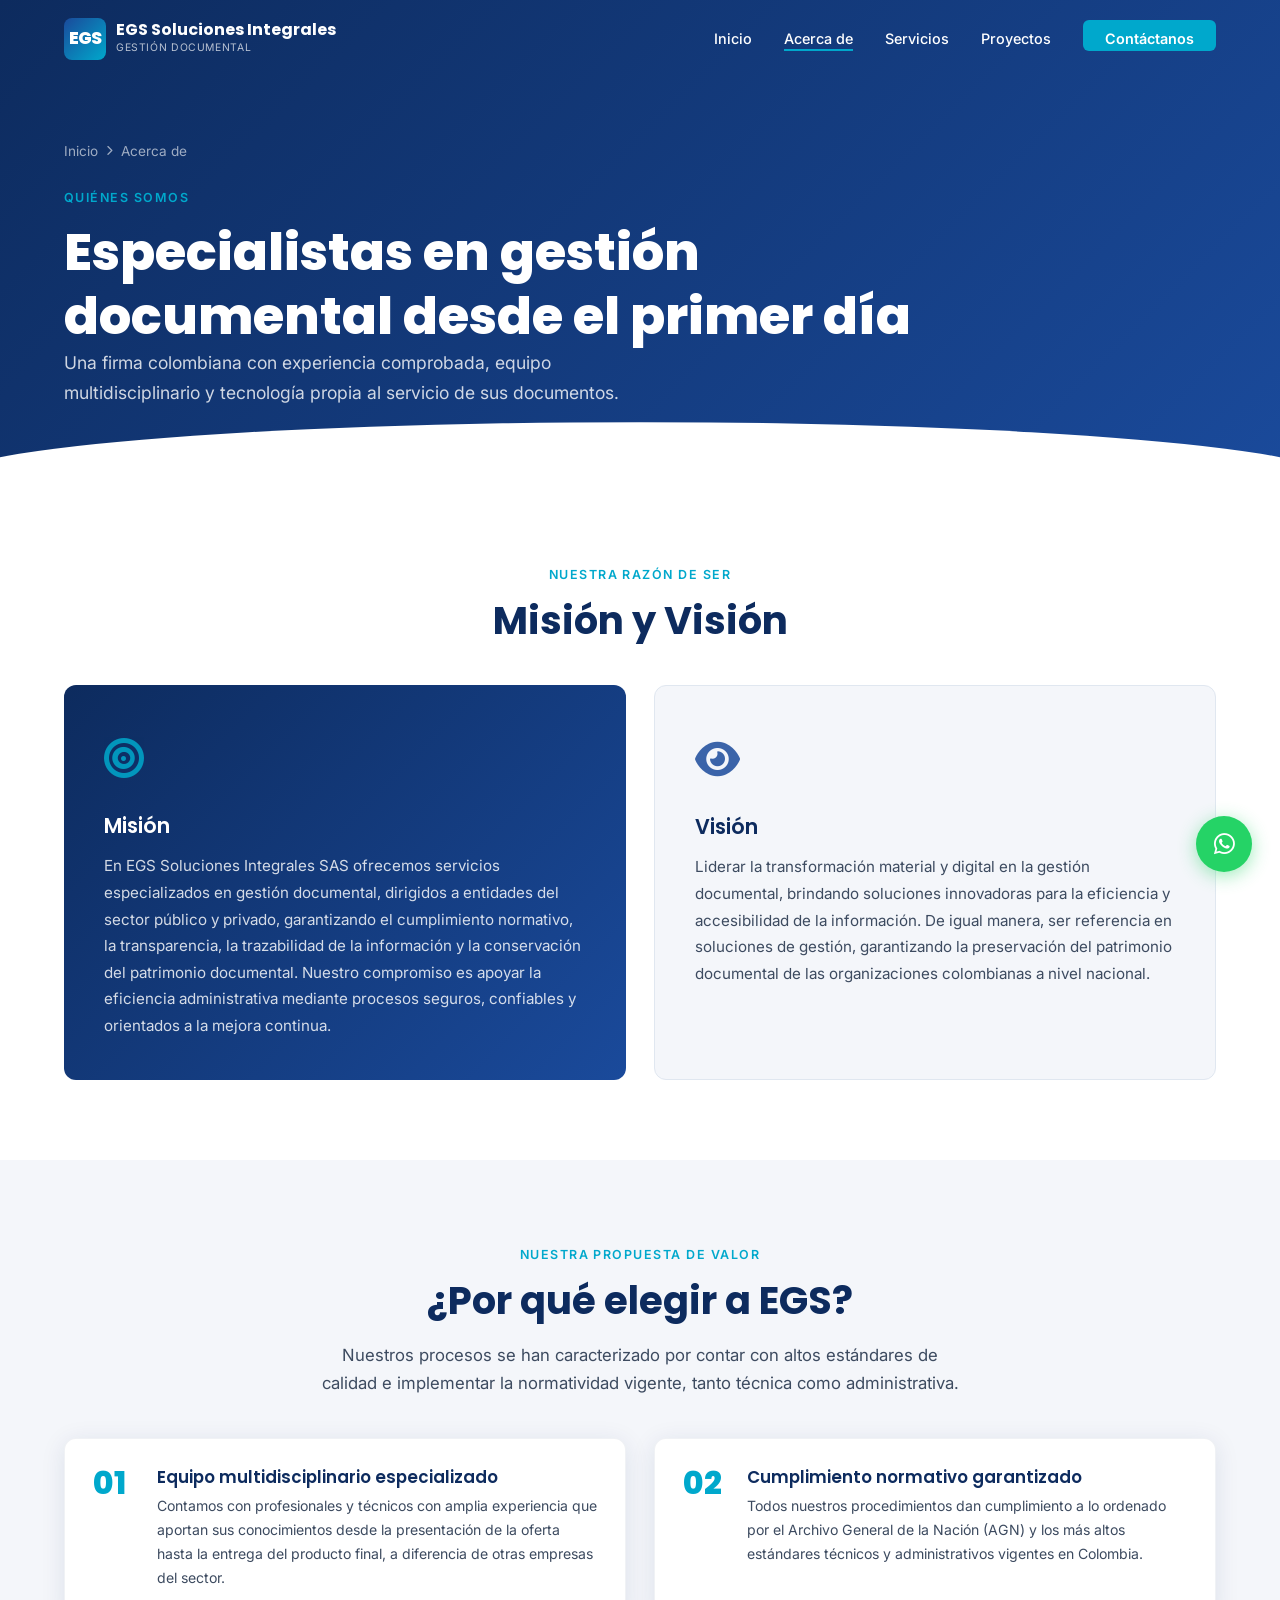
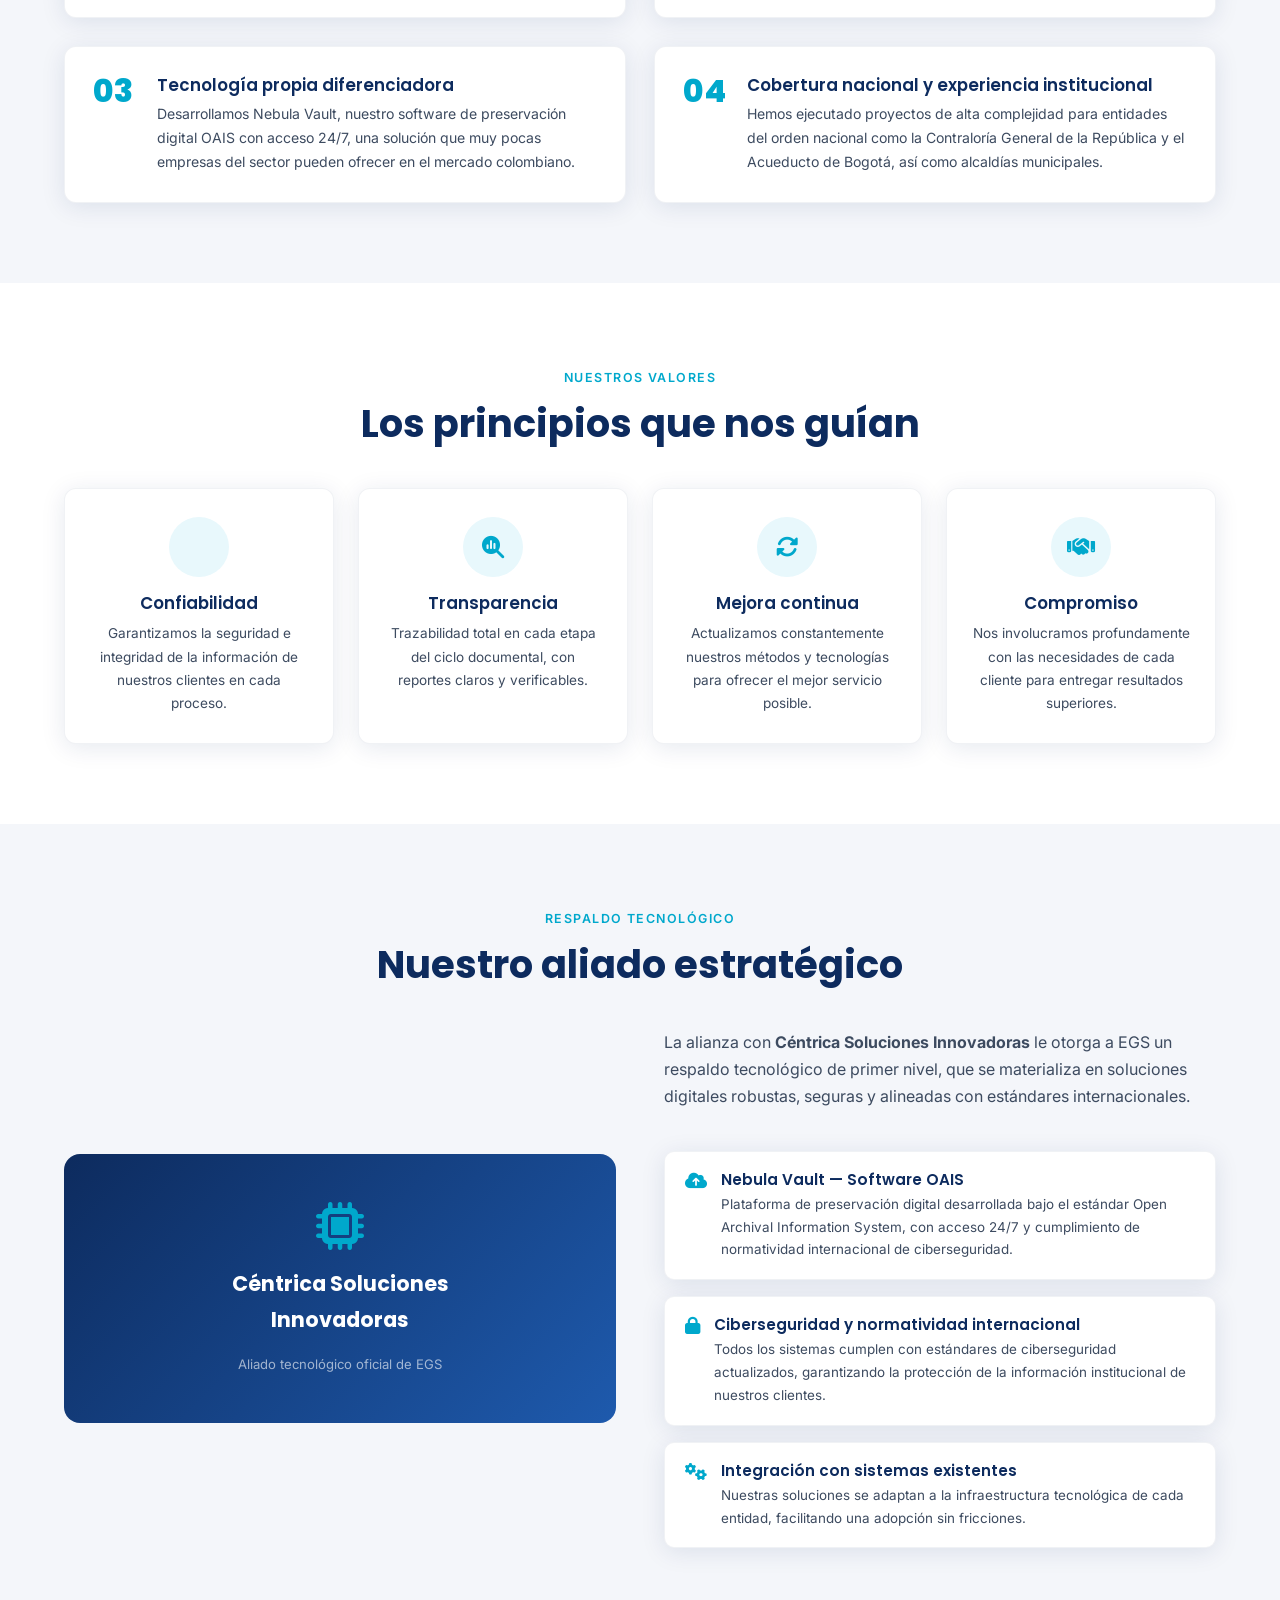
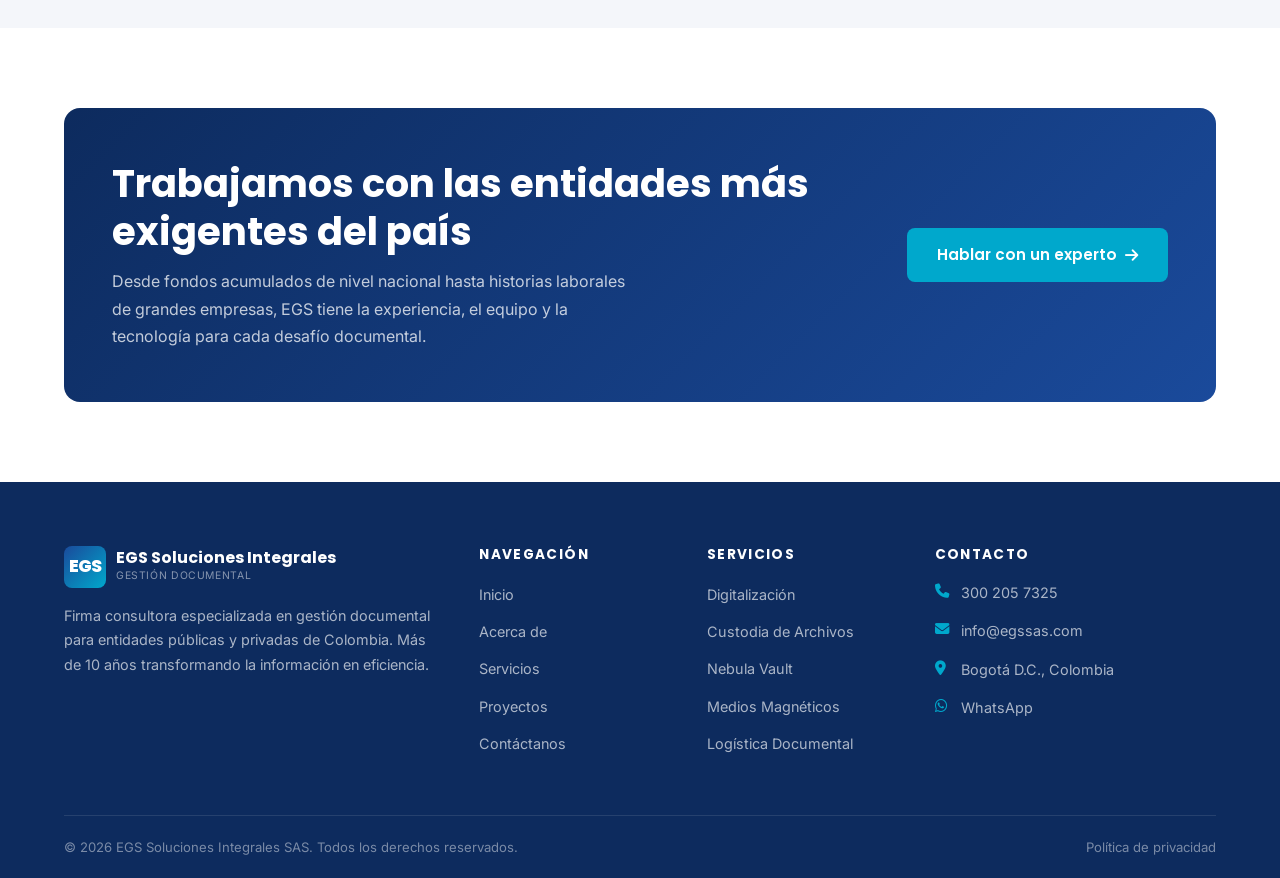
==== acerca-de.html @ 0e071ff6 "Cambio de nombres por capital" ====
<!DOCTYPE html>
<html lang="es">
<head>
  <meta charset="UTF-8">
  <meta name="viewport" content="width=device-width, initial-scale=1.0">
  <title>Quiénes Somos | EGS Soluciones Integrales en Gestión Documental</title>
  <meta name="description" content="Somos una firma colombiana especializada en gestión documental. Conozca nuestra misión, visión y el equipo que transforma la información en eficiencia.">
  <link rel="stylesheet" href="https://cdnjs.cloudflare.com/ajax/libs/font-awesome/6.5.0/css/all.min.css">
  <link rel="stylesheet" href="css/style.css">
  <style>
    /* MISIÓN / VISIÓN */
    .mv-grid {
      display: grid;
      grid-template-columns: 1fr 1fr;
      gap: 28px;
    }
    .mv-card {
      border-radius: var(--radio-card);
      padding: 40px;
      position: relative;
      overflow: hidden;
    }
    .mv-card-mision {
      background: linear-gradient(135deg, var(--azul-profundo), var(--azul-medio));
      color: var(--blanco);
    }
    .mv-card-vision {
      background: var(--gris-claro);
      border: 1px solid #E0E7F0;
    }
    .mv-card-icon {
      font-size: 2.5rem;
      margin-bottom: 20px;
      opacity: 0.85;
    }
    .mv-card-mision .mv-card-icon { color: var(--cyan-acento); }
    .mv-card-vision  .mv-card-icon { color: var(--azul-medio); }
    .mv-card h3 { margin-bottom: 14px; font-size: 1.3rem; }
    .mv-card-mision h3 { color: var(--blanco); }
    .mv-card-vision  h3 { color: var(--azul-profundo); }
    .mv-card p { font-size: 0.95rem; line-height: 1.75; }
    .mv-card-mision p { color: rgba(255,255,255,0.82); }

    /* POR QUÉ ELEGIRNOS */
    .why-item {
      display: flex;
      gap: 20px;
      align-items: flex-start;
      padding: 28px;
      background: var(--blanco);
      border-radius: var(--radio-card);
      box-shadow: var(--sombra-card);
      transition: var(--transicion);
      border: 1px solid rgba(13,43,94,0.06);
    }
    .why-item:hover { transform: translateY(-3px); box-shadow: var(--sombra-hover); }
    .why-num {
      font-family: 'Poppins', sans-serif;
      font-size: 2rem;
      font-weight: 800;
      color: var(--cyan-acento);
      line-height: 1;
      flex-shrink: 0;
      min-width: 44px;
    }
    .why-item h4 { color: var(--azul-profundo); margin-bottom: 6px; }
    .why-item p  { font-size: 0.88rem; color: var(--gris-oscuro); margin: 0; }

    /* VALORES */
    .value-card {
      background: var(--blanco);
      border-radius: var(--radio-card);
      padding: 28px 24px;
      text-align: center;
      box-shadow: var(--sombra-card);
      border: 1px solid rgba(13,43,94,0.06);
      transition: var(--transicion);
    }
    .value-card:hover { transform: translateY(-4px); box-shadow: var(--sombra-hover); }
    .value-icon {
      width: 60px; height: 60px;
      background: var(--cyan-claro);
      border-radius: 50%;
      display: flex;
      align-items: center;
      justify-content: center;
      font-size: 1.4rem;
      color: var(--cyan-acento);
      margin: 0 auto 16px;
    }
    .value-card h4 { color: var(--azul-profundo); margin-bottom: 8px; }
    .value-card p  { font-size: 0.85rem; color: var(--gris-oscuro); margin: 0; }

    /* ALIADO TECNOLÓGICO */
    .aliado-block {
      display: grid;
      grid-template-columns: 1fr 1fr;
      gap: 48px;
      align-items: center;
    }
    .aliado-logo-box {
      background: linear-gradient(135deg, var(--azul-profundo), #1e5aad);
      border-radius: 16px;
      padding: 48px 40px;
      display: flex;
      flex-direction: column;
      align-items: center;
      justify-content: center;
      text-align: center;
      gap: 16px;
    }
    .aliado-logo-box i { font-size: 3rem; color: var(--cyan-acento); }
    .aliado-logo-box .aliado-name {
      font-family: 'Poppins', sans-serif;
      font-weight: 700;
      font-size: 1.3rem;
      color: var(--blanco);
    }
    .aliado-logo-box .aliado-sub { font-size: 0.82rem; color: rgba(255,255,255,0.6); }
    .aliado-features { display: flex; flex-direction: column; gap: 16px; }
    .aliado-feature {
      display: flex;
      align-items: flex-start;
      gap: 14px;
      padding: 18px 20px;
      background: var(--blanco);
      border-radius: 10px;
      box-shadow: var(--sombra-card);
      border: 1px solid rgba(13,43,94,0.06);
    }
    .aliado-feature i { color: var(--cyan-acento); font-size: 1.1rem; margin-top: 2px; flex-shrink: 0; }
    .aliado-feature h4 { color: var(--azul-profundo); margin-bottom: 4px; font-size: 0.95rem; }
    .aliado-feature p  { font-size: 0.84rem; color: var(--gris-oscuro); margin: 0; }

    /* EQUIPO BANNER */
    .team-banner {
      background: linear-gradient(135deg, var(--azul-profundo) 0%, var(--azul-medio) 100%);
      border-radius: 16px;
      padding: 52px 48px;
      display: grid;
      grid-template-columns: 1fr auto;
      gap: 32px;
      align-items: center;
    }
    .team-banner h2 { color: var(--blanco); margin-bottom: 12px; }
    .team-banner p  { color: rgba(255,255,255,0.75); max-width: 520px; }

    @media (max-width: 768px) {
      .mv-grid       { grid-template-columns: 1fr; }
      .aliado-block  { grid-template-columns: 1fr; }
      .team-banner   { grid-template-columns: 1fr; }
    }
  </style>
</head>
<body>

  <!-- ======== HEADER ======== -->
  <header id="header">
    <div class="container">
      <a href="index.html" class="logo">
        <div class="logo-icon">EGS</div>
        <div class="logo-text">
          <span class="logo-name">EGS Soluciones Integrales</span>
          <span class="logo-sub">Gestión Documental</span>
        </div>
      </a>
      <nav>
        <ul class="nav-menu">
          <li><a href="index.html">Inicio</a></li>
          <li><a href="acerca-de.html">Acerca de</a></li>
          <li><a href="servicios.html">Servicios</a></li>
          <li><a href="proyectos.html">Proyectos</a></li>
          <li><a href="contacto.html" class="nav-cta">Contáctanos</a></li>
        </ul>
      </nav>
      <button class="menu-toggle" aria-label="Abrir menú">
        <span></span><span></span><span></span>
      </button>
    </div>
  </header>

  <main>

    <!-- ======== HERO ======== -->
    <section class="page-hero">
      <div class="container">
        <nav class="breadcrumb" aria-label="Ruta">
          <a href="index.html">Inicio</a>
          <i class="fas fa-chevron-right"></i>
          <span>Acerca de</span>
        </nav>
        <span class="section-label">Quiénes somos</span>
        <h1>Especialistas en gestión<br>documental desde el primer día</h1>
        <p>Una firma colombiana con experiencia comprobada, equipo multidisciplinario y tecnología propia al servicio de sus documentos.</p>
      </div>
    </section>

    <!-- ======== MISIÓN Y VISIÓN ======== -->
    <section>
      <div class="container">
        <div class="text-center mb-40">
          <span class="section-label">Nuestra razón de ser</span>
          <h2 class="section-title">Misión y Visión</h2>
        </div>
        <div class="mv-grid">
          <div class="mv-card mv-card-mision reveal">
            <div class="mv-card-icon"><i class="fas fa-bullseye"></i></div>
            <h3>Misión</h3>
            <p>En EGS Soluciones Integrales SAS ofrecemos servicios especializados en gestión documental, dirigidos a entidades del sector público y privado, garantizando el cumplimiento normativo, la transparencia, la trazabilidad de la información y la conservación del patrimonio documental. Nuestro compromiso es apoyar la eficiencia administrativa mediante procesos seguros, confiables y orientados a la mejora continua.</p>
          </div>
          <div class="mv-card mv-card-vision reveal reveal-delay-1">
            <div class="mv-card-icon"><i class="fas fa-eye"></i></div>
            <h3>Visión</h3>
            <p>Liderar la transformación material y digital en la gestión documental, brindando soluciones innovadoras para la eficiencia y accesibilidad de la información. De igual manera, ser referencia en soluciones de gestión, garantizando la preservación del patrimonio documental de las organizaciones colombianas a nivel nacional.</p>
          </div>
        </div>
      </div>
    </section>

    <!-- ======== POR QUÉ ELEGIRNOS ======== -->
    <section class="bg-gris">
      <div class="container">
        <div class="text-center mb-40">
          <span class="section-label">Nuestra propuesta de valor</span>
          <h2 class="section-title">¿Por qué elegir a EGS?</h2>
          <p class="section-intro" style="margin:0 auto;">Nuestros procesos se han caracterizado por contar con altos estándares de calidad e implementar la normatividad vigente, tanto técnica como administrativa.</p>
        </div>
        <div class="grid-2">
          <div class="why-item reveal">
            <div class="why-num">01</div>
            <div>
              <h4>Equipo multidisciplinario especializado</h4>
              <p>Contamos con profesionales y técnicos con amplia experiencia que aportan sus conocimientos desde la presentación de la oferta hasta la entrega del producto final, a diferencia de otras empresas del sector.</p>
            </div>
          </div>
          <div class="why-item reveal reveal-delay-1">
            <div class="why-num">02</div>
            <div>
              <h4>Cumplimiento normativo garantizado</h4>
              <p>Todos nuestros procedimientos dan cumplimiento a lo ordenado por el Archivo General de la Nación (AGN) y los más altos estándares técnicos y administrativos vigentes en Colombia.</p>
            </div>
          </div>
          <div class="why-item reveal reveal-delay-2">
            <div class="why-num">03</div>
            <div>
              <h4>Tecnología propia diferenciadora</h4>
              <p>Desarrollamos Nebula Vault, nuestro software de preservación digital OAIS con acceso 24/7, una solución que muy pocas empresas del sector pueden ofrecer en el mercado colombiano.</p>
            </div>
          </div>
          <div class="why-item reveal reveal-delay-3">
            <div class="why-num">04</div>
            <div>
              <h4>Cobertura nacional y experiencia institucional</h4>
              <p>Hemos ejecutado proyectos de alta complejidad para entidades del orden nacional como la Contraloría General de la República y el Acueducto de Bogotá, así como alcaldías municipales.</p>
            </div>
          </div>
        </div>
      </div>
    </section>

    <!-- ======== VALORES ======== -->
    <section>
      <div class="container">
        <div class="text-center mb-40">
          <span class="section-label">Nuestros valores</span>
          <h2 class="section-title">Los principios que nos guían</h2>
        </div>
        <div class="grid-4">
          <div class="value-card reveal">
            <div class="value-icon"><i class="fas fa-shield-check"></i></div>
            <h4>Confiabilidad</h4>
            <p>Garantizamos la seguridad e integridad de la información de nuestros clientes en cada proceso.</p>
          </div>
          <div class="value-card reveal reveal-delay-1">
            <div class="value-icon"><i class="fas fa-magnifying-glass-chart"></i></div>
            <h4>Transparencia</h4>
            <p>Trazabilidad total en cada etapa del ciclo documental, con reportes claros y verificables.</p>
          </div>
          <div class="value-card reveal reveal-delay-2">
            <div class="value-icon"><i class="fas fa-rotate"></i></div>
            <h4>Mejora continua</h4>
            <p>Actualizamos constantemente nuestros métodos y tecnologías para ofrecer el mejor servicio posible.</p>
          </div>
          <div class="value-card reveal reveal-delay-3">
            <div class="value-icon"><i class="fas fa-handshake"></i></div>
            <h4>Compromiso</h4>
            <p>Nos involucramos profundamente con las necesidades de cada cliente para entregar resultados superiores.</p>
          </div>
        </div>
      </div>
    </section>

    <!-- ======== ALIADO TECNOLÓGICO ======== -->
    <section class="bg-gris">
      <div class="container">
        <div class="text-center mb-40">
          <span class="section-label">Respaldo tecnológico</span>
          <h2 class="section-title">Nuestro aliado estratégico</h2>
        </div>
        <div class="aliado-block">
          <div class="aliado-logo-box reveal">
            <i class="fas fa-microchip"></i>
            <div class="aliado-name">Céntrica Soluciones<br>Innovadoras</div>
            <div class="aliado-sub">Aliado tecnológico oficial de EGS</div>
          </div>
          <div class="aliado-features reveal reveal-delay-1">
            <p style="margin-bottom:24px;font-size:1rem;">La alianza con <strong>Céntrica Soluciones Innovadoras</strong> le otorga a EGS un respaldo tecnológico de primer nivel, que se materializa en soluciones digitales robustas, seguras y alineadas con estándares internacionales.</p>
            <div class="aliado-feature">
              <i class="fas fa-cloud-arrow-up"></i>
              <div>
                <h4>Nebula Vault — Software OAIS</h4>
                <p>Plataforma de preservación digital desarrollada bajo el estándar Open Archival Information System, con acceso 24/7 y cumplimiento de normatividad internacional de ciberseguridad.</p>
              </div>
            </div>
            <div class="aliado-feature">
              <i class="fas fa-lock"></i>
              <div>
                <h4>Ciberseguridad y normatividad internacional</h4>
                <p>Todos los sistemas cumplen con estándares de ciberseguridad actualizados, garantizando la protección de la información institucional de nuestros clientes.</p>
              </div>
            </div>
            <div class="aliado-feature">
              <i class="fas fa-gears"></i>
              <div>
                <h4>Integración con sistemas existentes</h4>
                <p>Nuestras soluciones se adaptan a la infraestructura tecnológica de cada entidad, facilitando una adopción sin fricciones.</p>
              </div>
            </div>
          </div>
        </div>
      </div>
    </section>

    <!-- ======== EQUIPO / CTA ======== -->
    <section>
      <div class="container">
        <div class="team-banner reveal">
          <div>
            <h2>Trabajamos con las entidades más exigentes del país</h2>
            <p>Desde fondos acumulados de nivel nacional hasta historias laborales de grandes empresas, EGS tiene la experiencia, el equipo y la tecnología para cada desafío documental.</p>
          </div>
          <div>
            <a href="contacto.html" class="btn btn-primary" style="white-space:nowrap;">
              Hablar con un experto <i class="fas fa-arrow-right"></i>
            </a>
          </div>
        </div>
      </div>
    </section>

  </main>

  <!-- ======== FOOTER ======== -->
  <footer>
    <div class="container">
      <div class="footer-grid">
        <div class="footer-brand">
          <a href="index.html" class="logo">
            <div class="logo-icon">EGS</div>
            <div class="logo-text">
              <span class="logo-name">EGS Soluciones Integrales</span>
              <span class="logo-sub">Gestión Documental</span>
            </div>
          </a>
          <p>Firma consultora especializada en gestión documental para entidades públicas y privadas de Colombia. Más de 10 años transformando la información en eficiencia.</p>
        </div>
        <div class="footer-col">
          <h5>Navegación</h5>
          <ul>
            <li><a href="index.html">Inicio</a></li>
            <li><a href="acerca-de.html">Acerca de</a></li>
            <li><a href="servicios.html">Servicios</a></li>
            <li><a href="proyectos.html">Proyectos</a></li>
            <li><a href="contacto.html">Contáctanos</a></li>
          </ul>
        </div>
        <div class="footer-col">
          <h5>Servicios</h5>
          <ul>
            <li><a href="servicios.html#digitalizacion">Digitalización</a></li>
            <li><a href="servicios.html#custodia">Custodia de Archivos</a></li>
            <li><a href="servicios.html#nebula">Nebula Vault</a></li>
            <li><a href="servicios.html#medios">Medios Magnéticos</a></li>
            <li><a href="servicios.html#logistica">Logística Documental</a></li>
          </ul>
        </div>
        <div class="footer-col">
          <h5>Contacto</h5>
          <div class="footer-contact-item">
            <i class="fas fa-phone"></i>
            <a href="tel:+573002057325">300 205 7325</a>
          </div>
          <div class="footer-contact-item">
            <i class="fas fa-envelope"></i>
            <a href="mailto:info@egssas.com">info@egssas.com</a>
          </div>
          <div class="footer-contact-item">
            <i class="fas fa-location-dot"></i>
            <span>Bogotá D.C., Colombia</span>
          </div>
          <div class="footer-contact-item">
            <i class="fab fa-whatsapp"></i>
            <a href="https://wa.me/573002057325" target="_blank" rel="noopener">WhatsApp</a>
          </div>
        </div>
      </div>
      <div class="footer-bottom">
        <span>&copy; 2026 EGS Soluciones Integrales SAS. Todos los derechos reservados.</span>
        <a href="#">Política de privacidad</a>
      </div>
    </div>
  </footer>

  <a href="https://wa.me/573002057325" class="whatsapp-float" target="_blank" rel="noopener" aria-label="Chatear por WhatsApp">
    <i class="fab fa-whatsapp"></i>
    <span class="wa-tooltip">¿Quieres chatear con nosotros?</span>
  </a>

  <script src="js/script.js"></script>
</body>
</html>
---- css/style.css ----
/* ===================================================
   EGS SOLUCIONES INTEGRALES - ESTILOS GLOBALES
   Paleta: Azul corporativo profundo + Cyan acento + Grises
   Tipografía: Inter (cuerpo) + Poppins (títulos)
=================================================== */

/* --- IMPORTACIONES --- */
@import url('https://fonts.googleapis.com/css2?family=Poppins:wght@400;600;700;800&family=Inter:wght@400;500;600&display=swap');

/* --- VARIABLES CSS --- */
:root {
  --azul-profundo:   #0D2B5E;
  --azul-medio:      #1A4A9B;
  --cyan-acento:     #00A8CC;
  --cyan-claro:      #E8F8FC;
  --blanco:          #FFFFFF;
  --gris-claro:      #F4F6FA;
  --gris-medio:      #8C9AB0;
  --gris-oscuro:     #3D4B60;
  --texto-principal: #1C2A3A;
  --sombra-card:     0 4px 24px rgba(13,43,94,0.10);
  --sombra-hover:    0 8px 36px rgba(13,43,94,0.18);
  --radio-card:      12px;
  --transicion:      all 0.3s ease;
}

/* --- RESET Y BASE --- */
*, *::before, *::after { box-sizing: border-box; margin: 0; padding: 0; }

html { scroll-behavior: smooth; font-size: 16px; }

body {
  font-family: 'Inter', sans-serif;
  color: var(--texto-principal);
  background: var(--blanco);
  line-height: 1.7;
  overflow-x: hidden;
}

img { max-width: 100%; height: auto; display: block; }
a  { text-decoration: none; color: inherit; }
ul { list-style: none; }

/* --- TIPOGRAFÍA --- */
h1, h2, h3, h4, h5 {
  font-family: 'Poppins', sans-serif;
  line-height: 1.25;
  color: var(--azul-profundo);
}
h1 { font-size: clamp(2rem, 5vw, 3.2rem); font-weight: 800; }
h2 { font-size: clamp(1.6rem, 3.5vw, 2.4rem); font-weight: 700; }
h3 { font-size: clamp(1.1rem, 2.5vw, 1.4rem); font-weight: 600; }
h4 { font-size: 1.05rem; font-weight: 600; }
p  { font-size: 1rem; color: var(--gris-oscuro); }

/* --- CONTENEDOR --- */
.container {
  width: 90%;
  max-width: 1180px;
  margin: 0 auto;
}

/* --- SECCIONES --- */
section { padding: 80px 0; }
.section-label {
  display: inline-block;
  font-size: 0.78rem;
  font-weight: 600;
  letter-spacing: 0.12em;
  text-transform: uppercase;
  color: var(--cyan-acento);
  margin-bottom: 12px;
}
.section-title {
  margin-bottom: 16px;
}
.section-intro {
  max-width: 640px;
  margin-bottom: 48px;
  font-size: 1.05rem;
}

/* ===================================================
   HEADER / NAVEGACIÓN
=================================================== */
#header {
  position: fixed;
  top: 0; left: 0; right: 0;
  z-index: 1000;
  padding: 18px 0;
  transition: var(--transicion);
}
#header.scrolled {
  background: var(--blanco);
  box-shadow: 0 2px 18px rgba(13,43,94,0.12);
  padding: 12px 0;
}
#header .container {
  display: flex;
  align-items: center;
  justify-content: space-between;
}

/* Logo */
.logo {
  display: flex;
  align-items: center;
  gap: 10px;
}
.logo-icon {
  width: 42px;
  height: 42px;
  background: linear-gradient(135deg, var(--azul-medio), var(--cyan-acento));
  border-radius: 8px;
  display: flex;
  align-items: center;
  justify-content: center;
  font-family: 'Poppins', sans-serif;
  font-weight: 800;
  font-size: 1.1rem;
  color: var(--blanco);
  letter-spacing: -1px;
  flex-shrink: 0;
}
.logo-text {
  display: flex;
  flex-direction: column;
}
.logo-text .logo-name {
  font-family: 'Poppins', sans-serif;
  font-weight: 700;
  font-size: 1rem;
  color: var(--azul-profundo);
  line-height: 1.1;
}
#header.scrolled .logo-text .logo-name { color: var(--azul-profundo); }
#header:not(.scrolled) .logo-text .logo-name { color: var(--blanco); }
.logo-text .logo-sub {
  font-size: 0.65rem;
  color: var(--gris-medio);
  letter-spacing: 0.06em;
  text-transform: uppercase;
}
#header:not(.scrolled) .logo-text .logo-sub { color: rgba(255,255,255,0.7); }

/* Navegación */
.nav-menu {
  display: flex;
  align-items: center;
  gap: 32px;
}
.nav-menu a {
  font-size: 0.9rem;
  font-weight: 500;
  color: var(--blanco);
  position: relative;
  padding-bottom: 4px;
  transition: var(--transicion);
}
#header.scrolled .nav-menu a { color: var(--gris-oscuro); }
.nav-menu a::after {
  content: '';
  position: absolute;
  bottom: 0; left: 0;
  width: 0; height: 2px;
  background: var(--cyan-acento);
  transition: width 0.3s ease;
}
.nav-menu a:hover::after,
.nav-menu a.active::after { width: 100%; }
.nav-menu a:hover { color: var(--cyan-acento); }
#header.scrolled .nav-menu a:hover { color: var(--cyan-acento); }

.nav-cta {
  background: var(--cyan-acento) !important;
  color: var(--blanco) !important;
  padding: 10px 22px;
  border-radius: 6px;
  font-weight: 600 !important;
  transition: var(--transicion) !important;
}
.nav-cta:hover { background: var(--azul-medio) !important; transform: translateY(-1px); }
.nav-cta::after { display: none !important; }

/* Hamburguesa */
.menu-toggle {
  display: none;
  flex-direction: column;
  gap: 5px;
  cursor: pointer;
  background: none;
  border: none;
  padding: 4px;
}
.menu-toggle span {
  display: block;
  width: 26px;
  height: 2px;
  background: var(--blanco);
  border-radius: 2px;
  transition: var(--transicion);
}
#header.scrolled .menu-toggle span { background: var(--azul-profundo); }
.menu-toggle.open span:nth-child(1) { transform: translateY(7px) rotate(45deg); }
.menu-toggle.open span:nth-child(2) { opacity: 0; }
.menu-toggle.open span:nth-child(3) { transform: translateY(-7px) rotate(-45deg); }

/* ===================================================
   BOTONES
=================================================== */
.btn {
  display: inline-flex;
  align-items: center;
  gap: 8px;
  padding: 14px 30px;
  border-radius: 8px;
  font-family: 'Poppins', sans-serif;
  font-weight: 600;
  font-size: 0.95rem;
  cursor: pointer;
  border: none;
  transition: var(--transicion);
}
.btn-primary {
  background: var(--cyan-acento);
  color: var(--blanco);
}
.btn-primary:hover { background: var(--azul-medio); transform: translateY(-2px); box-shadow: 0 6px 20px rgba(0,168,204,0.35); }
.btn-secondary {
  background: transparent;
  color: var(--blanco);
  border: 2px solid rgba(255,255,255,0.6);
}
.btn-secondary:hover { background: rgba(255,255,255,0.1); border-color: var(--blanco); }
.btn-outline {
  background: transparent;
  color: var(--azul-medio);
  border: 2px solid var(--azul-medio);
}
.btn-outline:hover { background: var(--azul-medio); color: var(--blanco); }

/* ===================================================
   CARDS
=================================================== */
.card {
  background: var(--blanco);
  border-radius: var(--radio-card);
  box-shadow: var(--sombra-card);
  padding: 32px;
  transition: var(--transicion);
  border: 1px solid rgba(13,43,94,0.06);
}
.card:hover {
  transform: translateY(-4px);
  box-shadow: var(--sombra-hover);
}
.card-icon {
  width: 56px; height: 56px;
  border-radius: 12px;
  background: var(--cyan-claro);
  display: flex;
  align-items: center;
  justify-content: center;
  font-size: 1.4rem;
  color: var(--cyan-acento);
  margin-bottom: 20px;
}

/* ===================================================
   GRIDS
=================================================== */
.grid-3 { display: grid; grid-template-columns: repeat(3, 1fr); gap: 28px; }
.grid-2 { display: grid; grid-template-columns: repeat(2, 1fr); gap: 28px; }
.grid-4 { display: grid; grid-template-columns: repeat(4, 1fr); gap: 24px; }

/* ===================================================
   FONDOS DE SECCIÓN
=================================================== */
.bg-gris  { background: var(--gris-claro); }
.bg-azul  { background: var(--azul-profundo); }
.bg-degradado {
  background: linear-gradient(135deg, var(--azul-profundo) 0%, var(--azul-medio) 100%);
}
.bg-azul h2, .bg-azul h3, .bg-azul p,
.bg-degradado h2, .bg-degradado h3, .bg-degradado p { color: var(--blanco); }
.bg-azul .section-label, .bg-degradado .section-label { color: var(--cyan-acento); }

/* ===================================================
   HERO GENÉRICO (páginas internas)
=================================================== */
.page-hero {
  padding: 140px 0 72px;
  background: linear-gradient(135deg, var(--azul-profundo) 0%, var(--azul-medio) 100%);
  position: relative;
  overflow: hidden;
}
.page-hero::after {
  content: '';
  position: absolute;
  bottom: -2px; left: 0; right: 0;
  height: 60px;
  background: var(--blanco);
  clip-path: ellipse(55% 100% at 50% 100%);
}
.page-hero h1, .page-hero p { color: var(--blanco); }
.page-hero p { color: rgba(255,255,255,0.8); font-size: 1.1rem; max-width: 600px; }
.breadcrumb {
  display: flex;
  align-items: center;
  gap: 8px;
  font-size: 0.85rem;
  color: rgba(255,255,255,0.6);
  margin-bottom: 20px;
}
.breadcrumb a { color: rgba(255,255,255,0.6); transition: color 0.2s; }
.breadcrumb a:hover { color: var(--cyan-acento); }
.breadcrumb i { font-size: 0.65rem; }

/* ===================================================
   FOOTER
=================================================== */
footer {
  background: var(--azul-profundo);
  color: rgba(255,255,255,0.75);
  padding: 64px 0 0;
}
.footer-grid {
  display: grid;
  grid-template-columns: 2fr 1fr 1fr 1.5fr;
  gap: 40px;
  padding-bottom: 48px;
}
.footer-brand .logo-name { color: var(--blanco) !important; }
.footer-brand .logo-sub  { color: rgba(255,255,255,0.5) !important; }
.footer-brand p {
  margin-top: 16px;
  font-size: 0.9rem;
  color: rgba(255,255,255,0.65);
  line-height: 1.7;
}
.footer-col h5 {
  font-family: 'Poppins', sans-serif;
  font-size: 0.85rem;
  font-weight: 700;
  letter-spacing: 0.1em;
  text-transform: uppercase;
  color: var(--blanco);
  margin-bottom: 18px;
}
.footer-col ul li { margin-bottom: 10px; }
.footer-col ul a {
  font-size: 0.9rem;
  color: rgba(255,255,255,0.65);
  transition: color 0.2s;
}
.footer-col ul a:hover { color: var(--cyan-acento); }
.footer-contact-item {
  display: flex;
  align-items: flex-start;
  gap: 10px;
  margin-bottom: 14px;
  font-size: 0.9rem;
  color: rgba(255,255,255,0.65);
}
.footer-contact-item i {
  color: var(--cyan-acento);
  margin-top: 3px;
  width: 16px;
  flex-shrink: 0;
}
.footer-contact-item a { color: rgba(255,255,255,0.65); transition: color 0.2s; }
.footer-contact-item a:hover { color: var(--cyan-acento); }

.footer-bottom {
  border-top: 1px solid rgba(255,255,255,0.1);
  padding: 20px 0;
  display: flex;
  align-items: center;
  justify-content: space-between;
  font-size: 0.82rem;
  color: rgba(255,255,255,0.45);
}
.footer-bottom a { color: rgba(255,255,255,0.45); transition: color 0.2s; }
.footer-bottom a:hover { color: var(--cyan-acento); }

/* ===================================================
   BOTÓN FLOTANTE WHATSAPP
=================================================== */
.whatsapp-float {
  position: fixed;
  bottom: 28px;
  right: 28px;
  z-index: 999;
  background: #25D366;
  color: var(--blanco);
  width: 56px; height: 56px;
  border-radius: 50%;
  display: flex;
  align-items: center;
  justify-content: center;
  font-size: 1.5rem;
  box-shadow: 0 4px 18px rgba(37,211,102,0.45);
  transition: var(--transicion);
}
.whatsapp-float:hover { transform: scale(1.12); box-shadow: 0 6px 24px rgba(37,211,102,0.55); }
.whatsapp-float .wa-tooltip {
  position: absolute;
  right: 68px;
  background: var(--texto-principal);
  color: var(--blanco);
  font-size: 0.8rem;
  font-family: 'Inter', sans-serif;
  padding: 6px 12px;
  border-radius: 6px;
  white-space: nowrap;
  opacity: 0;
  pointer-events: none;
  transition: opacity 0.25s;
}
.whatsapp-float:hover .wa-tooltip { opacity: 1; }

/* ===================================================
   FORMULARIO DE CONTACTO
=================================================== */
.form-group {
  margin-bottom: 20px;
}
.form-group label {
  display: block;
  font-size: 0.88rem;
  font-weight: 600;
  color: var(--azul-profundo);
  margin-bottom: 6px;
}
.form-group input,
.form-group textarea,
.form-group select {
  width: 100%;
  padding: 12px 16px;
  border: 1.5px solid #D1D9E6;
  border-radius: 8px;
  font-family: 'Inter', sans-serif;
  font-size: 0.95rem;
  color: var(--texto-principal);
  background: var(--blanco);
  transition: border-color 0.25s, box-shadow 0.25s;
  outline: none;
}
.form-group input:focus,
.form-group textarea:focus,
.form-group select:focus {
  border-color: var(--cyan-acento);
  box-shadow: 0 0 0 3px rgba(0,168,204,0.12);
}
.form-group textarea { resize: vertical; min-height: 130px; }

/* ===================================================
   BADGE / ETIQUETAS
=================================================== */
.badge {
  display: inline-flex;
  align-items: center;
  gap: 6px;
  padding: 5px 14px;
  border-radius: 20px;
  font-size: 0.78rem;
  font-weight: 600;
}
.badge-cyan  { background: var(--cyan-claro); color: var(--cyan-acento); }
.badge-azul  { background: rgba(26,74,155,0.1); color: var(--azul-medio); }

/* ===================================================
   UTILIDADES
=================================================== */
.text-center { text-align: center; }
.text-white  { color: var(--blanco) !important; }
.mb-8  { margin-bottom: 8px; }
.mb-16 { margin-bottom: 16px; }
.mb-24 { margin-bottom: 24px; }
.mb-40 { margin-bottom: 40px; }
.mt-8  { margin-top: 8px; }
.mt-16 { margin-top: 16px; }
.mt-32 { margin-top: 32px; }
.mt-48 { margin-top: 48px; }
.gap-16 { gap: 16px; }

/* Animaciones on-scroll */
.reveal {
  opacity: 0;
  transform: translateY(28px);
  transition: opacity 0.6s ease, transform 0.6s ease;
}
.reveal.visible {
  opacity: 1;
  transform: translateY(0);
}
.reveal-delay-1 { transition-delay: 0.1s; }
.reveal-delay-2 { transition-delay: 0.2s; }
.reveal-delay-3 { transition-delay: 0.3s; }
.reveal-delay-4 { transition-delay: 0.4s; }

/* ===================================================
   RESPONSIVE
=================================================== */
@media (max-width: 1024px) {
  .grid-3 { grid-template-columns: repeat(2, 1fr); }
  .grid-4 { grid-template-columns: repeat(2, 1fr); }
  .footer-grid { grid-template-columns: 1fr 1fr; gap: 32px; }
}

@media (max-width: 768px) {
  section { padding: 60px 0; }
  .container { width: 92%; }

  /* Menú móvil */
  .menu-toggle { display: flex; }
  .nav-menu {
    display: none;
    flex-direction: column;
    position: absolute;
    top: 100%;
    left: 0; right: 0;
    background: var(--blanco);
    padding: 20px 24px 28px;
    gap: 18px;
    box-shadow: 0 8px 24px rgba(13,43,94,0.12);
  }
  .nav-menu.open { display: flex; }
  .nav-menu a { color: var(--gris-oscuro); font-size: 1rem; }
  .nav-menu a:hover { color: var(--cyan-acento); }
  .nav-cta { width: 100%; justify-content: center; }

  .grid-3,
  .grid-2,
  .grid-4 { grid-template-columns: 1fr; }
  .footer-grid { grid-template-columns: 1fr; gap: 28px; }
  .footer-bottom { flex-direction: column; gap: 8px; text-align: center; }
  h1 { font-size: 2rem; }
}

@media (max-width: 480px) {
  .btn { padding: 12px 22px; font-size: 0.9rem; }
}

/* Accesibilidad: motion reducido */
@media (prefers-reduced-motion: reduce) {
  *, *::before, *::after { transition-duration: 0.01ms !important; animation-duration: 0.01ms !important; }
}
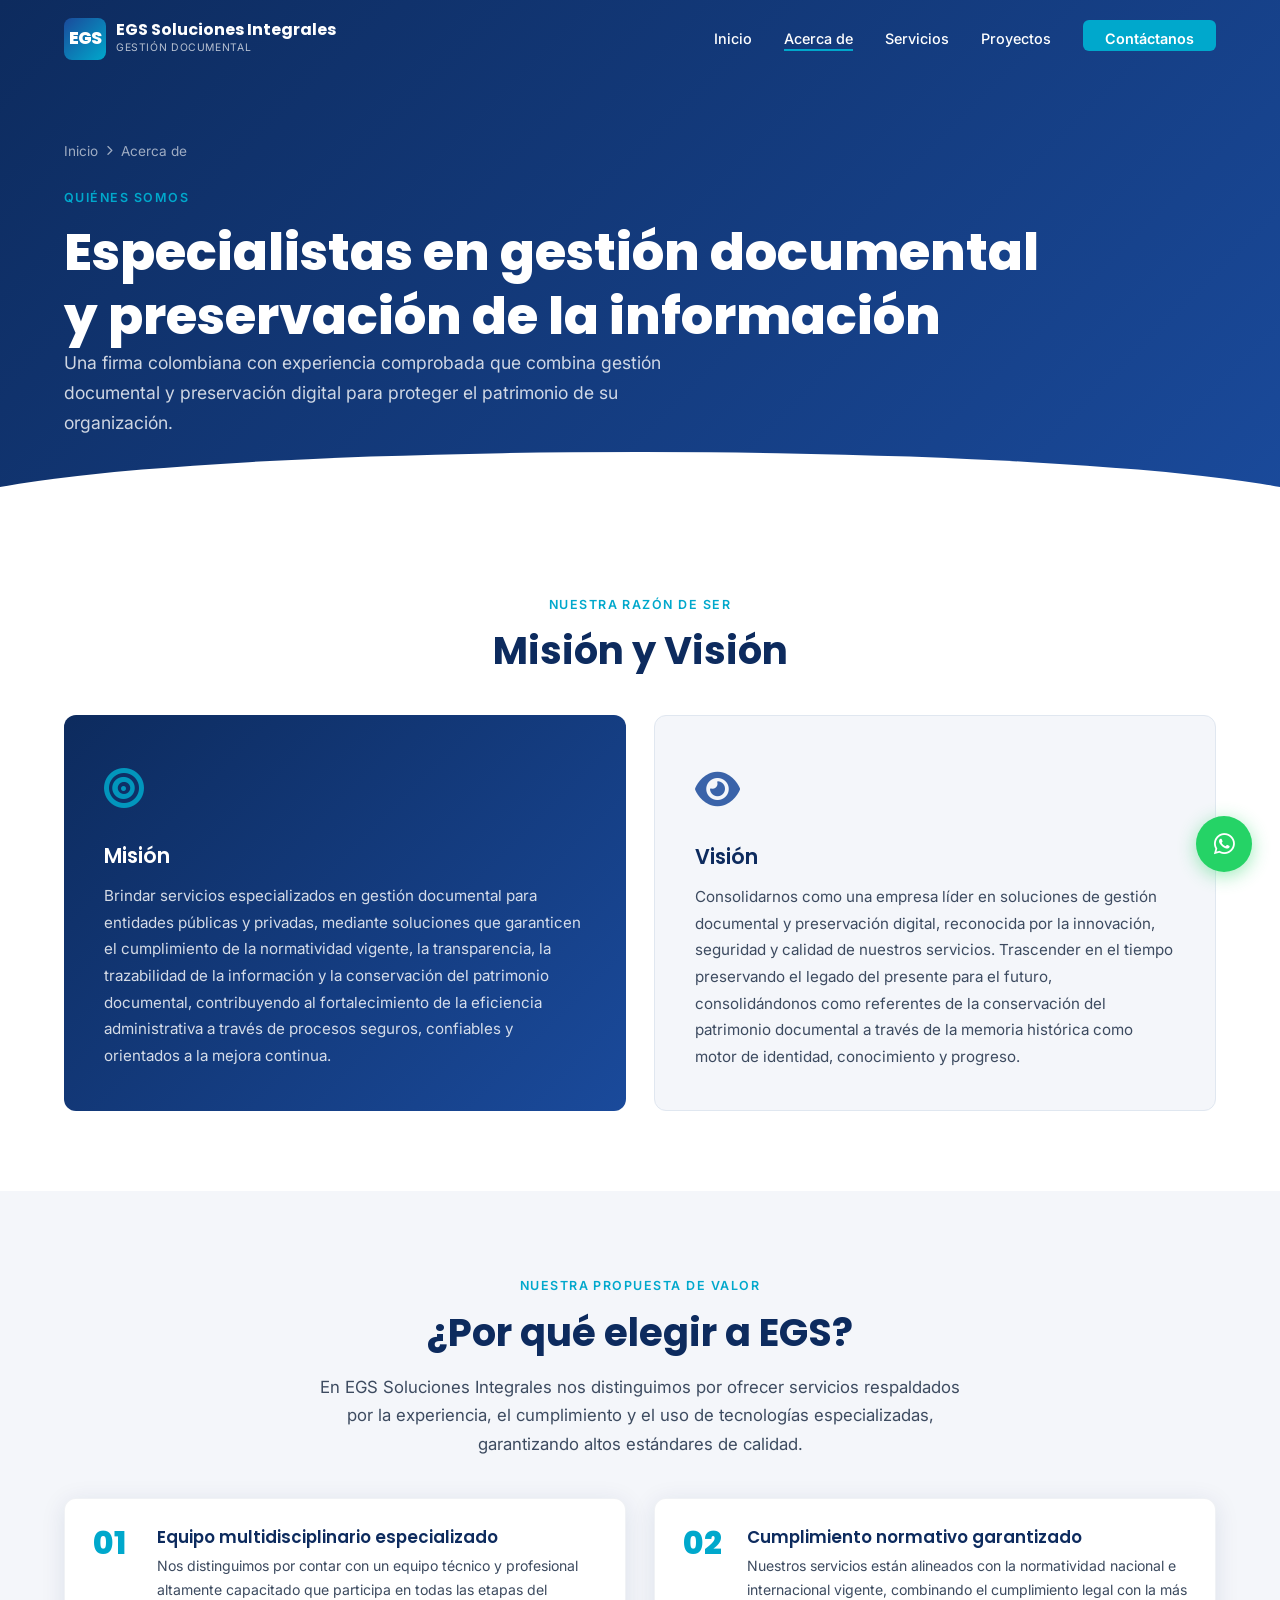
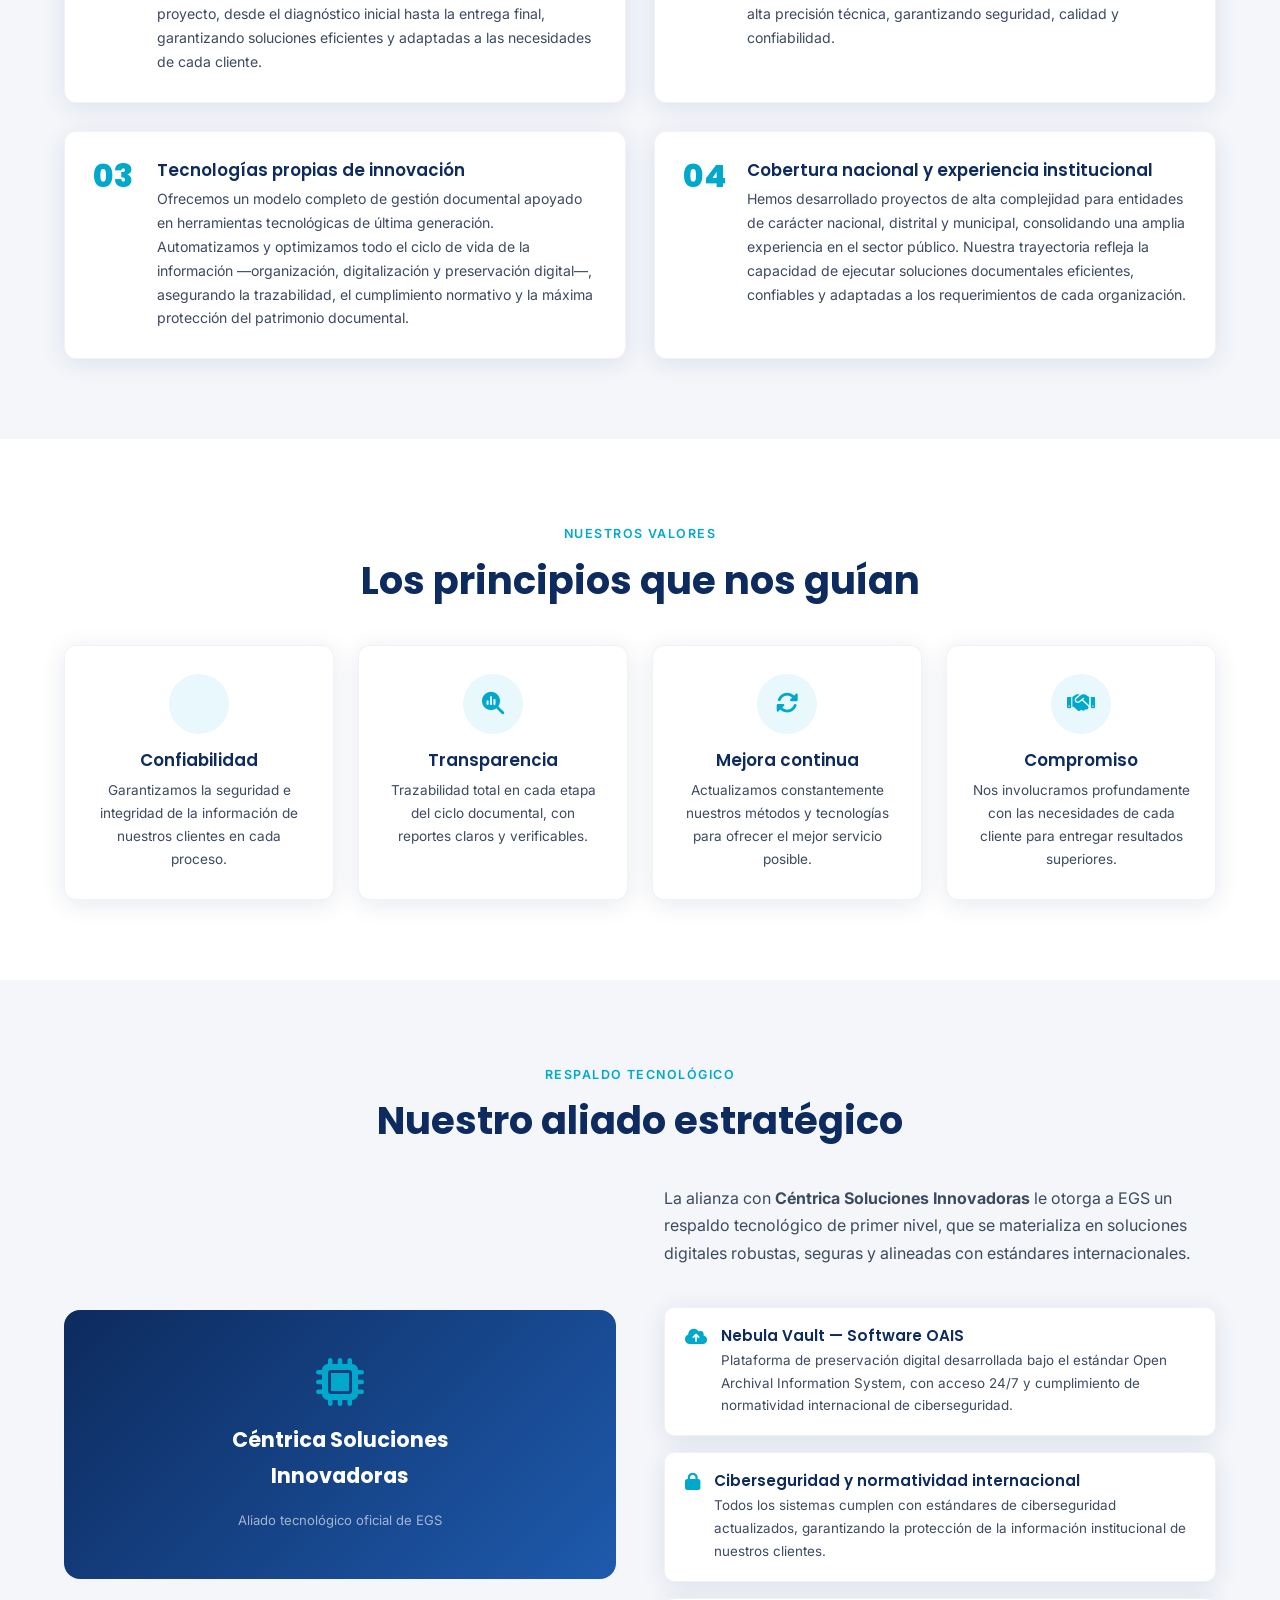
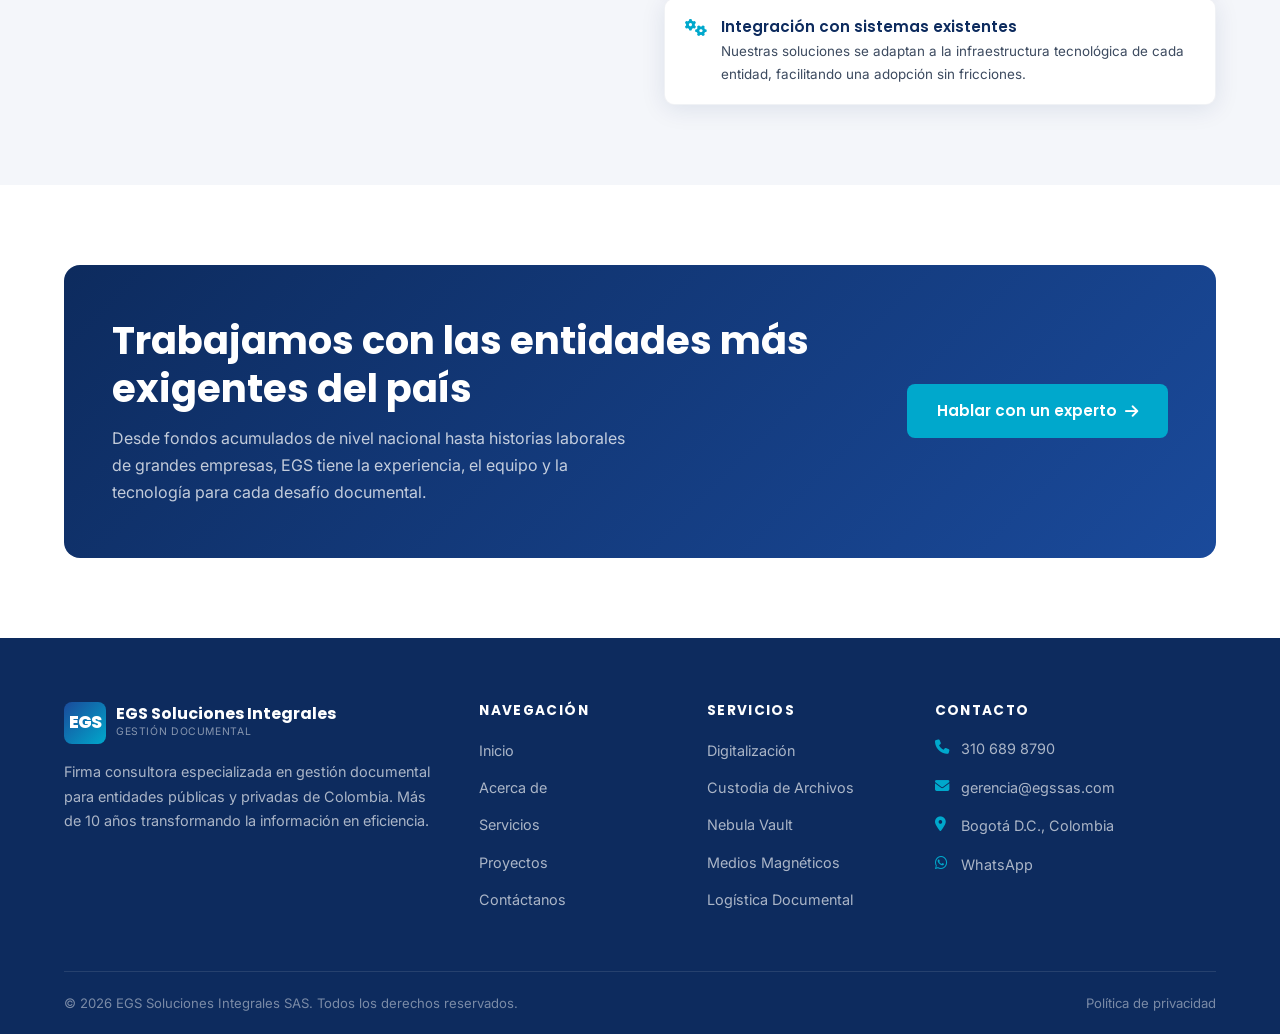
==== commit e5cac41d: "Revise content for 'Acerca de' page Updated the content on the 'Acerca de' page to enhance clarity a" ====
--- a/acerca-de.html
+++ b/acerca-de.html
@@ -190,8 +190,8 @@
           <span>Acerca de</span>
         </nav>
         <span class="section-label">Quiénes somos</span>
-        <h1>Especialistas en gestión<br>documental desde el primer día</h1>
-        <p>Una firma colombiana con experiencia comprobada, equipo multidisciplinario y tecnología propia al servicio de sus documentos.</p>
+        <h1>Especialistas en gestión documental<br>y preservación de la información</h1>
+        <p>Una firma colombiana con experiencia comprobada que combina gestión documental y preservación digital para proteger el patrimonio de su organización.</p>
       </div>
     </section>
 
@@ -206,12 +206,12 @@
           <div class="mv-card mv-card-mision reveal">
             <div class="mv-card-icon"><i class="fas fa-bullseye"></i></div>
             <h3>Misión</h3>
-            <p>En EGS Soluciones Integrales SAS ofrecemos servicios especializados en gestión documental, dirigidos a entidades del sector público y privado, garantizando el cumplimiento normativo, la transparencia, la trazabilidad de la información y la conservación del patrimonio documental. Nuestro compromiso es apoyar la eficiencia administrativa mediante procesos seguros, confiables y orientados a la mejora continua.</p>
+            <p>Brindar servicios especializados en gestión documental para entidades públicas y privadas, mediante soluciones que garanticen el cumplimiento de la normatividad vigente, la transparencia, la trazabilidad de la información y la conservación del patrimonio documental, contribuyendo al fortalecimiento de la eficiencia administrativa a través de procesos seguros, confiables y orientados a la mejora continua.</p>
           </div>
           <div class="mv-card mv-card-vision reveal reveal-delay-1">
             <div class="mv-card-icon"><i class="fas fa-eye"></i></div>
             <h3>Visión</h3>
-            <p>Liderar la transformación material y digital en la gestión documental, brindando soluciones innovadoras para la eficiencia y accesibilidad de la información. De igual manera, ser referencia en soluciones de gestión, garantizando la preservación del patrimonio documental de las organizaciones colombianas a nivel nacional.</p>
+            <p>Consolidarnos como una empresa líder en soluciones de gestión documental y preservación digital, reconocida por la innovación, seguridad y calidad de nuestros servicios. Trascender en el tiempo preservando el legado del presente para el futuro, consolidándonos como referentes de la conservación del patrimonio documental a través de la memoria histórica como motor de identidad, conocimiento y progreso.</p>
           </div>
         </div>
       </div>
@@ -223,35 +223,35 @@
         <div class="text-center mb-40">
           <span class="section-label">Nuestra propuesta de valor</span>
           <h2 class="section-title">¿Por qué elegir a EGS?</h2>
-          <p class="section-intro" style="margin:0 auto;">Nuestros procesos se han caracterizado por contar con altos estándares de calidad e implementar la normatividad vigente, tanto técnica como administrativa.</p>
+          <p class="section-intro" style="margin:0 auto;">En EGS Soluciones Integrales nos distinguimos por ofrecer servicios respaldados por la experiencia, el cumplimiento y el uso de tecnologías especializadas, garantizando altos estándares de calidad.</p>
         </div>
         <div class="grid-2">
           <div class="why-item reveal">
             <div class="why-num">01</div>
             <div>
               <h4>Equipo multidisciplinario especializado</h4>
-              <p>Contamos con profesionales y técnicos con amplia experiencia que aportan sus conocimientos desde la presentación de la oferta hasta la entrega del producto final, a diferencia de otras empresas del sector.</p>
+              <p>Nos distinguimos por contar con un equipo técnico y profesional altamente capacitado que participa en todas las etapas del proyecto, desde el diagnóstico inicial hasta la entrega final, garantizando soluciones eficientes y adaptadas a las necesidades de cada cliente.</p>
             </div>
           </div>
           <div class="why-item reveal reveal-delay-1">
             <div class="why-num">02</div>
             <div>
               <h4>Cumplimiento normativo garantizado</h4>
-              <p>Todos nuestros procedimientos dan cumplimiento a lo ordenado por el Archivo General de la Nación (AGN) y los más altos estándares técnicos y administrativos vigentes en Colombia.</p>
+              <p>Nuestros servicios están alineados con la normatividad nacional e internacional vigente, combinando el cumplimiento legal con la más alta precisión técnica, garantizando seguridad, calidad y confiabilidad.</p>
             </div>
           </div>
           <div class="why-item reveal reveal-delay-2">
             <div class="why-num">03</div>
             <div>
-              <h4>Tecnología propia diferenciadora</h4>
-              <p>Desarrollamos Nebula Vault, nuestro software de preservación digital OAIS con acceso 24/7, una solución que muy pocas empresas del sector pueden ofrecer en el mercado colombiano.</p>
+              <h4>Tecnologías propias de innovación</h4>
+              <p>Ofrecemos un modelo completo de gestión documental apoyado en herramientas tecnológicas de última generación. Automatizamos y optimizamos todo el ciclo de vida de la información —organización, digitalización y preservación digital—, asegurando la trazabilidad, el cumplimiento normativo y la máxima protección del patrimonio documental.</p>
             </div>
           </div>
           <div class="why-item reveal reveal-delay-3">
             <div class="why-num">04</div>
             <div>
               <h4>Cobertura nacional y experiencia institucional</h4>
-              <p>Hemos ejecutado proyectos de alta complejidad para entidades del orden nacional como la Contraloría General de la República y el Acueducto de Bogotá, así como alcaldías municipales.</p>
+              <p>Hemos desarrollado proyectos de alta complejidad para entidades de carácter nacional, distrital y municipal, consolidando una amplia experiencia en el sector público. Nuestra trayectoria refleja la capacidad de ejecutar soluciones documentales eficientes, confiables y adaptadas a los requerimientos de cada organización.</p>
             </div>
           </div>
         </div>
@@ -388,11 +388,11 @@
           <h5>Contacto</h5>
           <div class="footer-contact-item">
             <i class="fas fa-phone"></i>
-            <a href="tel:+573002057325">300 205 7325</a>
+            <a href="tel:+573106898790">310 689 8790</a>
           </div>
           <div class="footer-contact-item">
             <i class="fas fa-envelope"></i>
-            <a href="mailto:info@egssas.com">info@egssas.com</a>
+            <a href="mailto:gerencia@egssas.com">gerencia@egssas.com</a>
           </div>
           <div class="footer-contact-item">
             <i class="fas fa-location-dot"></i>
@@ -400,7 +400,7 @@
           </div>
           <div class="footer-contact-item">
             <i class="fab fa-whatsapp"></i>
-            <a href="https://wa.me/573002057325" target="_blank" rel="noopener">WhatsApp</a>
+            <a href="https://wa.me/573106898790" target="_blank" rel="noopener">WhatsApp</a>
           </div>
         </div>
       </div>
@@ -411,11 +411,11 @@
     </div>
   </footer>
 
-  <a href="https://wa.me/573002057325" class="whatsapp-float" target="_blank" rel="noopener" aria-label="Chatear por WhatsApp">
+  <a href="https://wa.me/573106898790" class="whatsapp-float" target="_blank" rel="noopener" aria-label="Chatear por WhatsApp">
     <i class="fab fa-whatsapp"></i>
     <span class="wa-tooltip">¿Quieres chatear con nosotros?</span>
   </a>
 
   <script src="js/script.js"></script>
 </body>
-</html>+</html>
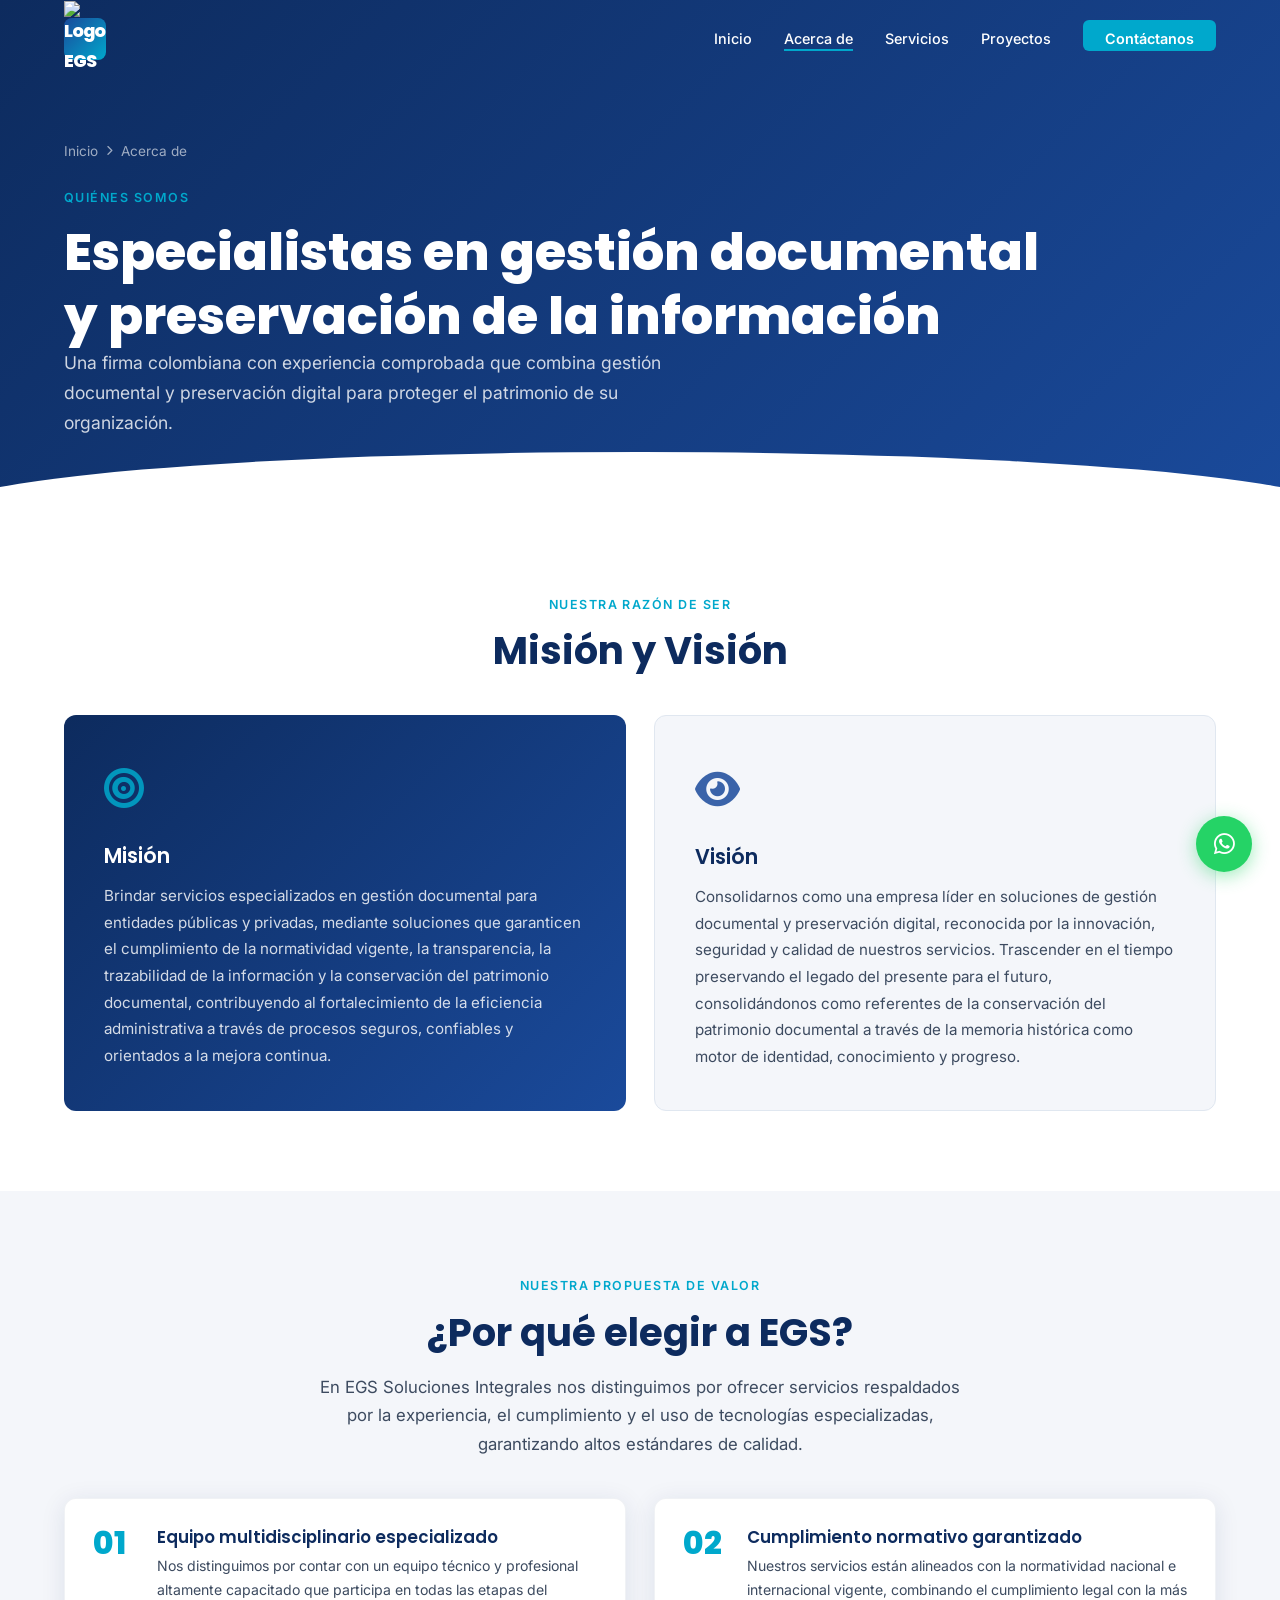
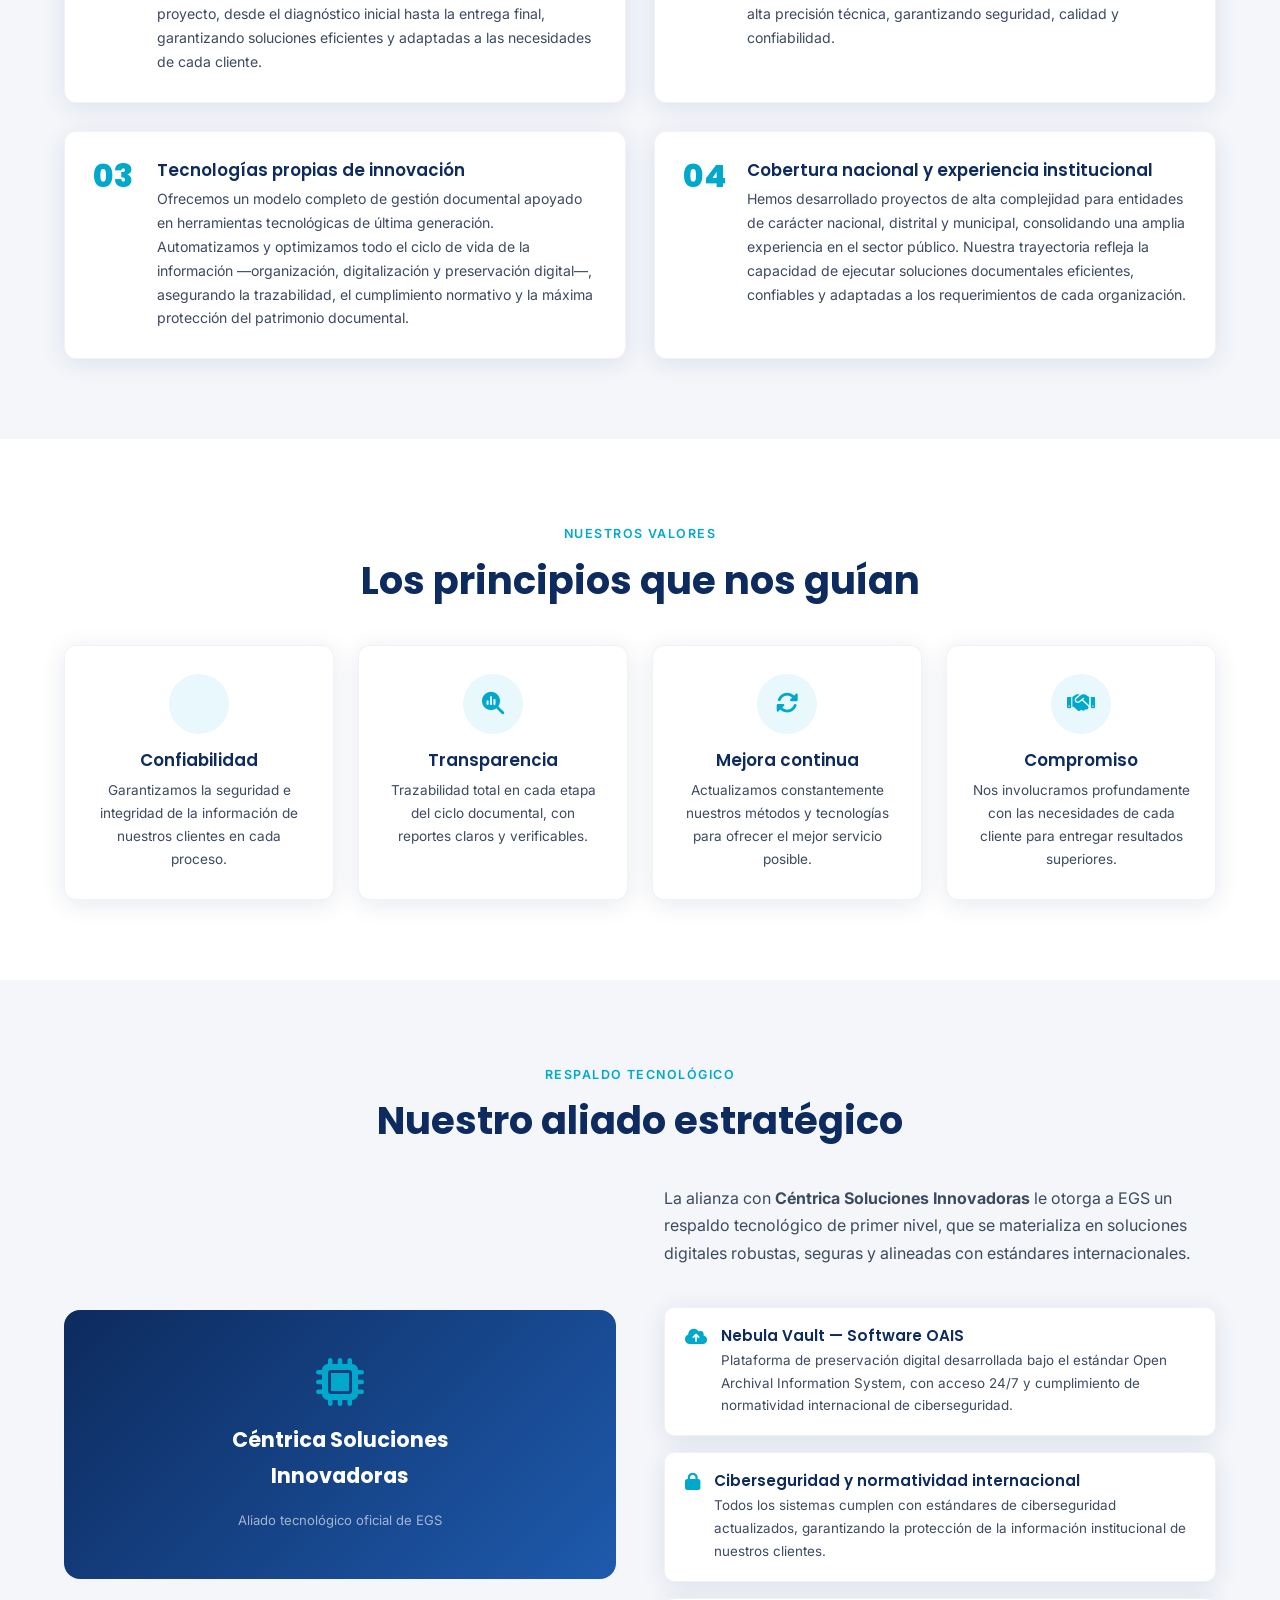
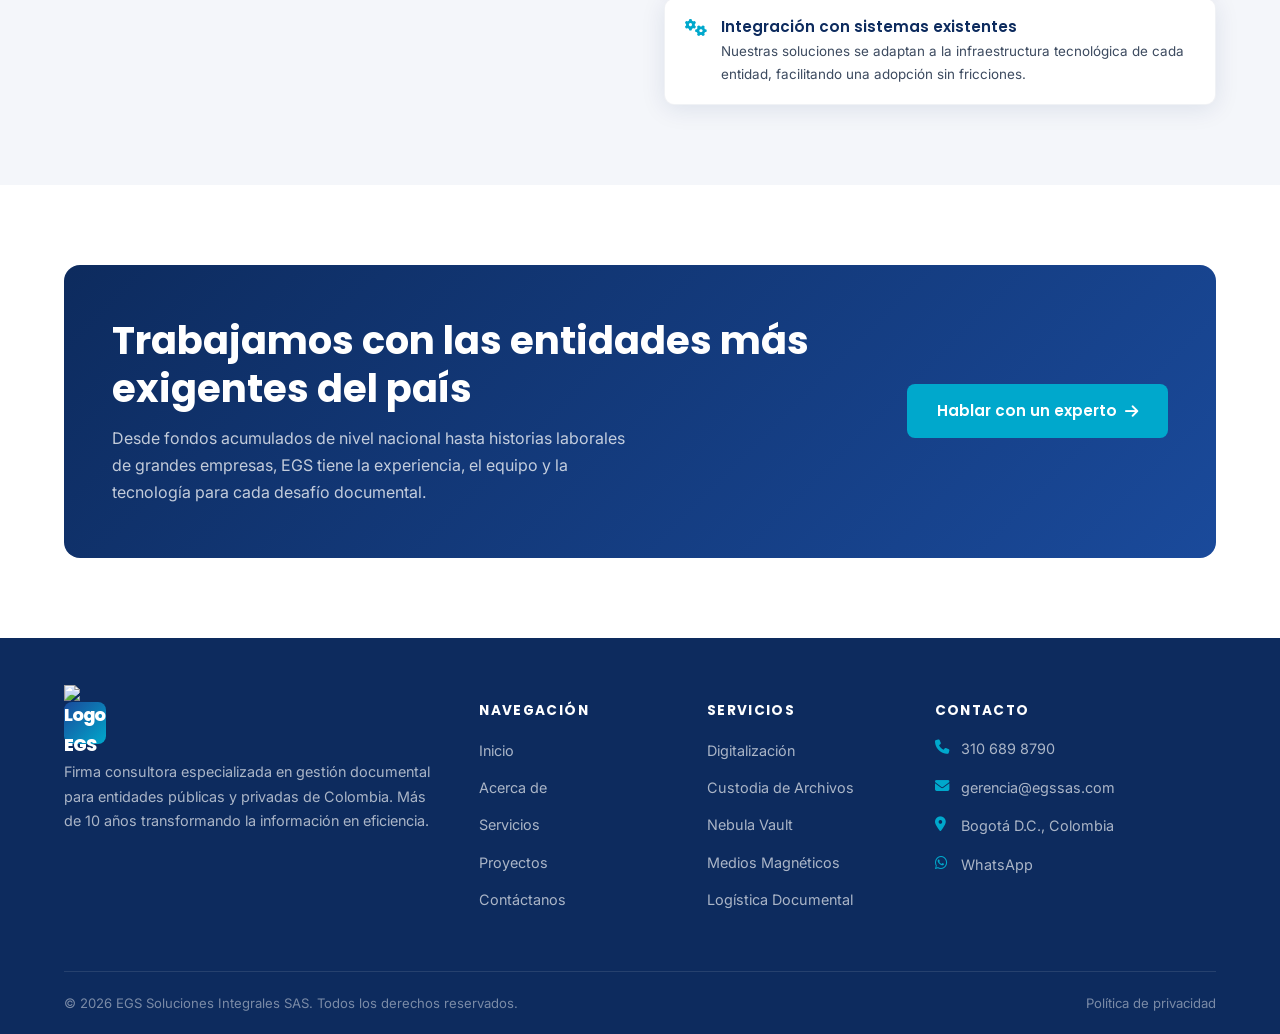
==== commit 030cf49f: "Update logo to image in header and footer Replaced text logo with image logo in header and footer." ====
--- a/acerca-de.html
+++ b/acerca-de.html
@@ -158,10 +158,10 @@
   <header id="header">
     <div class="container">
       <a href="index.html" class="logo">
-        <div class="logo-icon">EGS</div>
-        <div class="logo-text">
-          <span class="logo-name">EGS Soluciones Integrales</span>
-          <span class="logo-sub">Gestión Documental</span>
+        <div class="logo-container">
+            <div class="logo-icon">
+                <img src="https://raw.githubusercontent.com//centricasolucionesdiseno-ux/egs/main/Imagen/egs-logo.png" alt="Logo EGS" class="logo-img">
+            </div>
         </div>
       </a>
       <nav>
@@ -356,11 +356,11 @@
       <div class="footer-grid">
         <div class="footer-brand">
           <a href="index.html" class="logo">
-            <div class="logo-icon">EGS</div>
-            <div class="logo-text">
-              <span class="logo-name">EGS Soluciones Integrales</span>
-              <span class="logo-sub">Gestión Documental</span>
-            </div>
+            <div class="logo-container">
+            <div class="logo-icon">
+                <img src="https://raw.githubusercontent.com//centricasolucionesdiseno-ux/egs/main/Imagen/egs-logo.png" alt="Logo EGS" class="logo-img">
+            </div>
+        </div>
           </a>
           <p>Firma consultora especializada en gestión documental para entidades públicas y privadas de Colombia. Más de 10 años transformando la información en eficiencia.</p>
         </div>
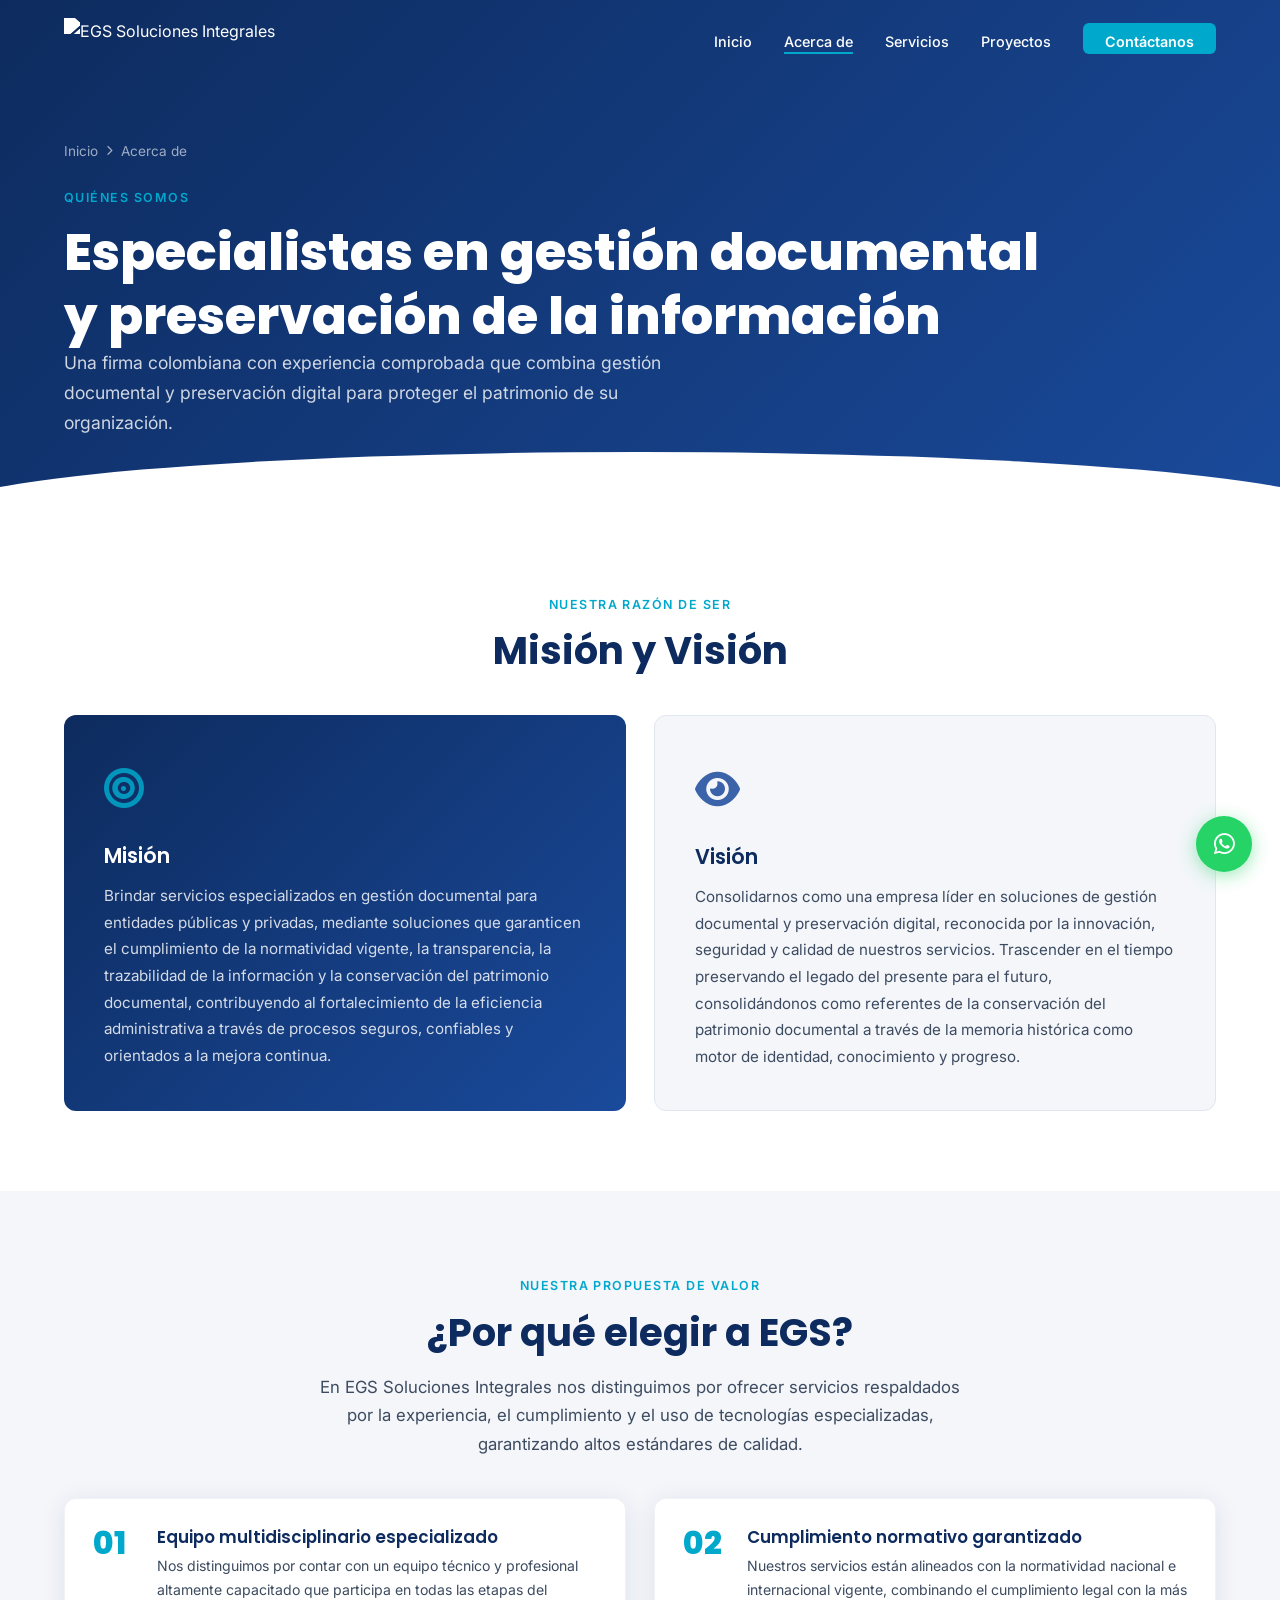
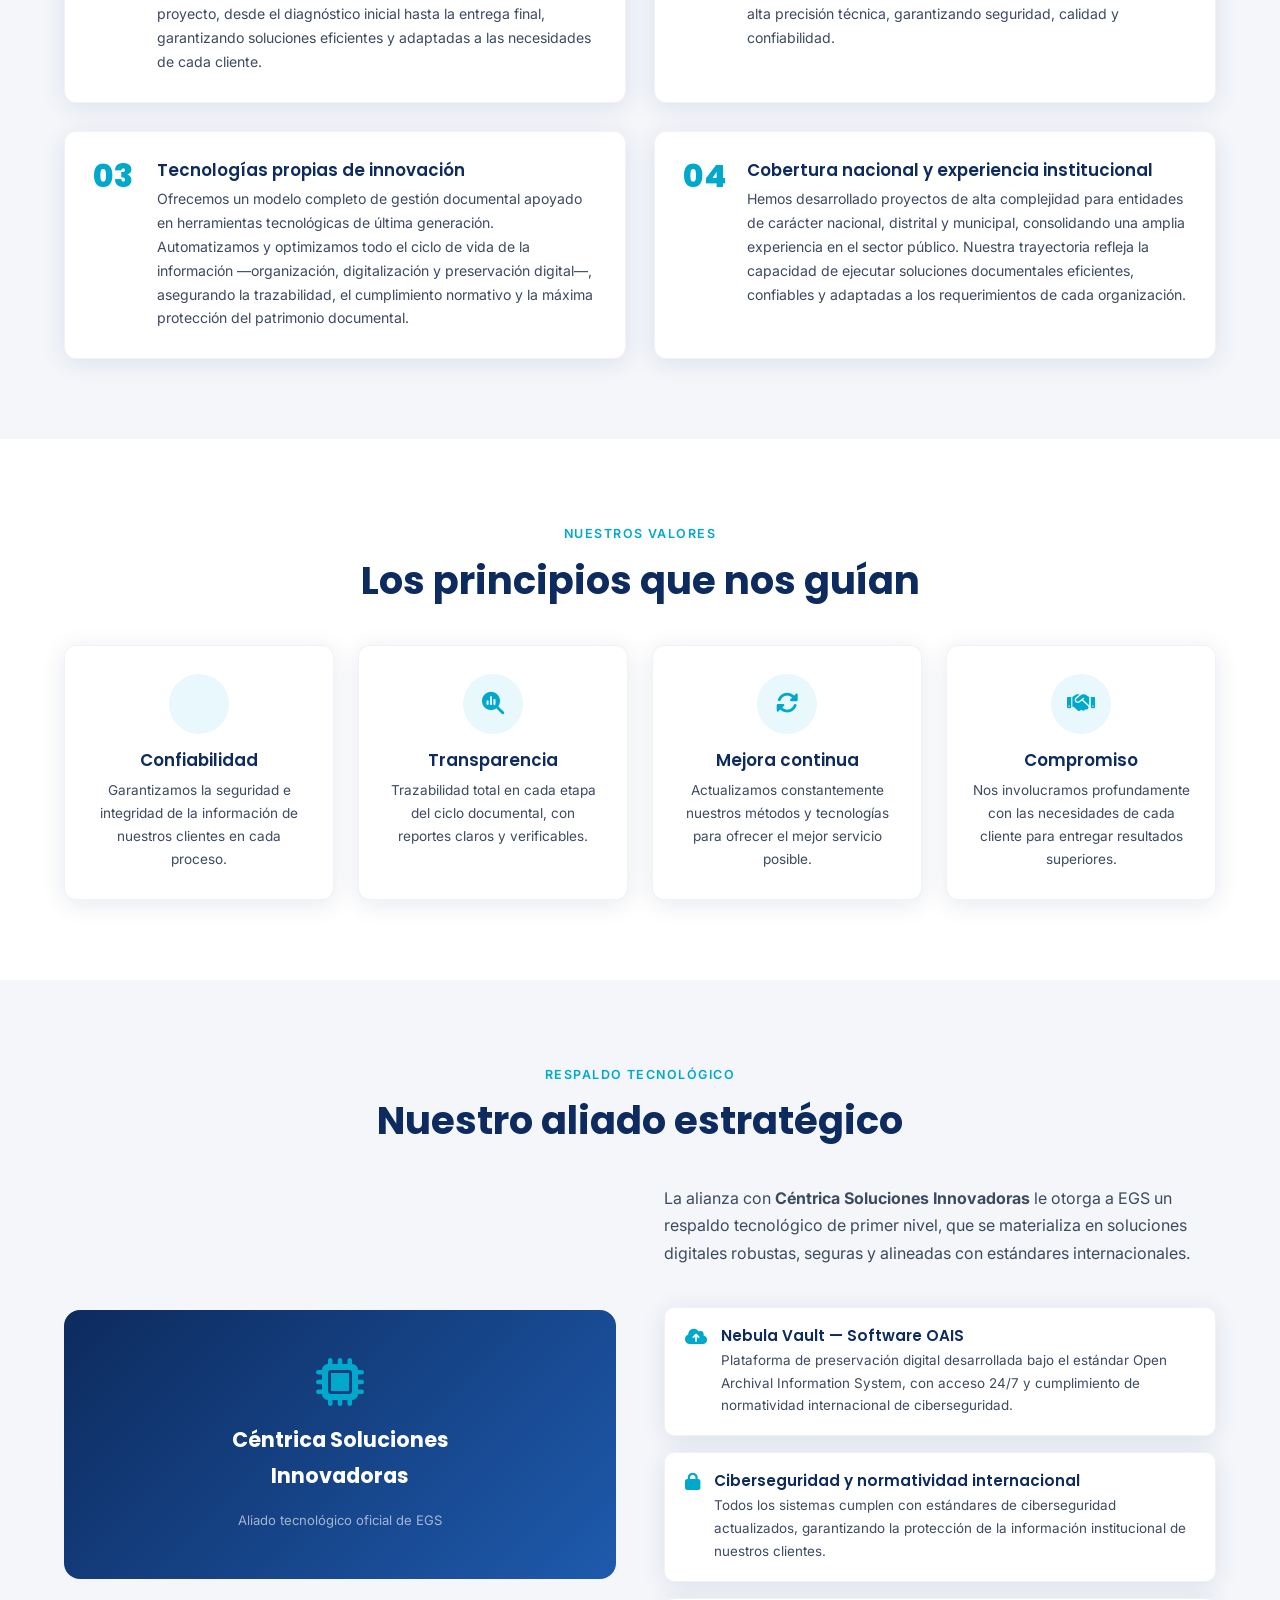
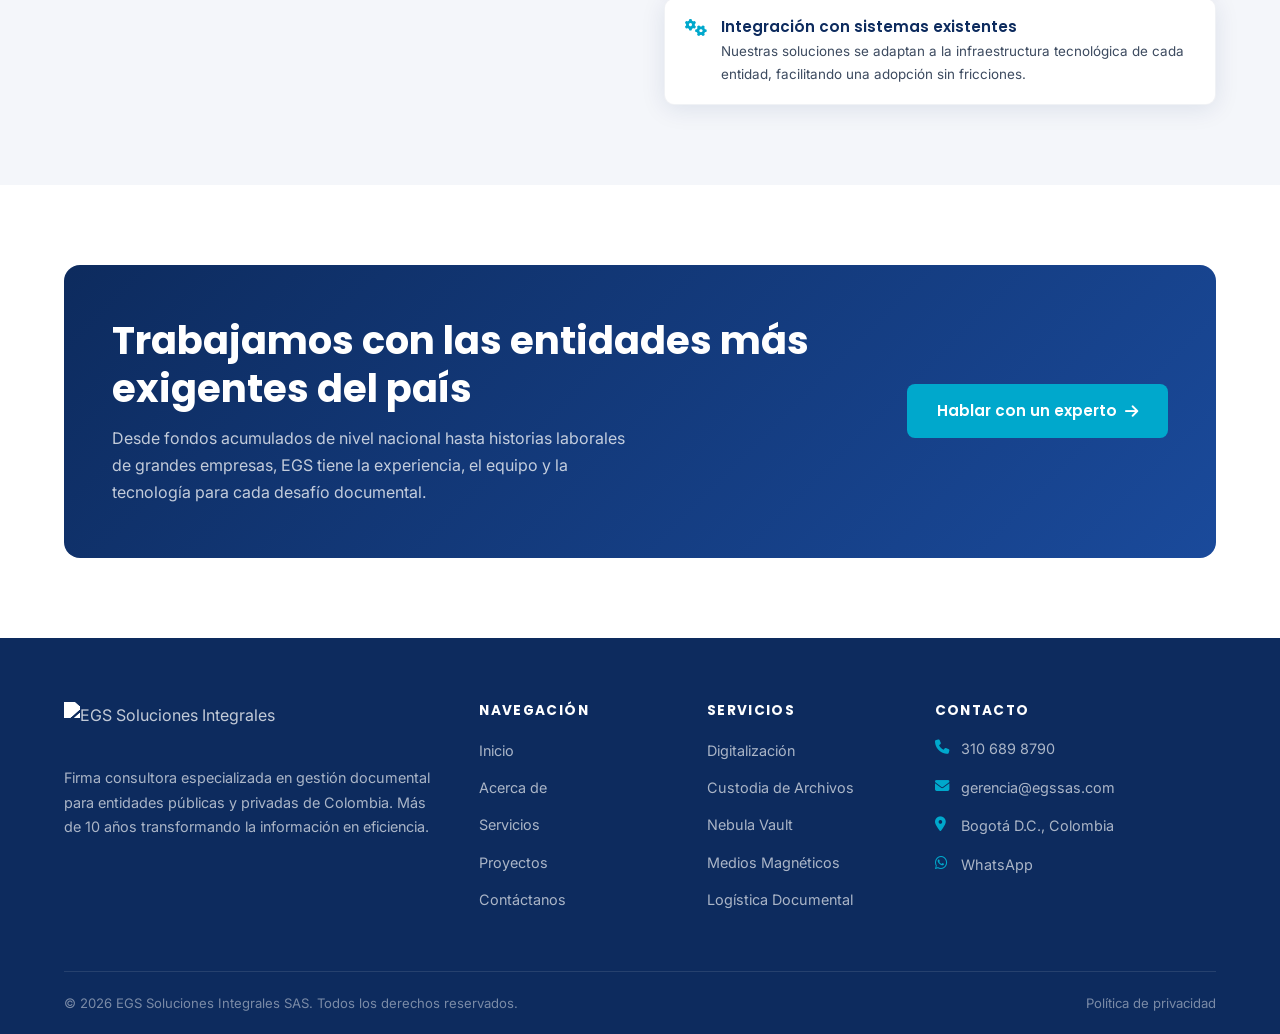
==== commit d6b8f042: "Fix logo image source and clean up HTML structure" ====
--- a/acerca-de.html
+++ b/acerca-de.html
@@ -158,10 +158,8 @@
   <header id="header">
     <div class="container">
       <a href="index.html" class="logo">
-        <div class="logo-container">
-            <div class="logo-icon">
-                <img src="https://raw.githubusercontent.com//centricasolucionesdiseno-ux/egs/main/Imagen/egs-logo.png" alt="Logo EGS" class="logo-img">
-            </div>
+        <div class="logo-icon">
+          <img src="https://raw.githubusercontent.com/centricasolucionesdiseno-ux/egs/main/Imagen/egs-logo.png" alt="EGS Soluciones Integrales" class="logo-img">
         </div>
       </a>
       <nav>
@@ -356,10 +354,8 @@
       <div class="footer-grid">
         <div class="footer-brand">
           <a href="index.html" class="logo">
-            <div class="logo-container">
             <div class="logo-icon">
-                <img src="https://raw.githubusercontent.com//centricasolucionesdiseno-ux/egs/main/Imagen/egs-logo.png" alt="Logo EGS" class="logo-img">
-            </div>
+          <img src="https://raw.githubusercontent.com/centricasolucionesdiseno-ux/egs/main/Imagen/egs-logo.png" alt="EGS Soluciones Integrales" class="logo-img">
         </div>
           </a>
           <p>Firma consultora especializada en gestión documental para entidades públicas y privadas de Colombia. Más de 10 años transformando la información en eficiencia.</p>
--- a/css/style.css
+++ b/css/style.css
@@ -106,22 +106,36 @@
   display: flex;
   align-items: center;
   gap: 10px;
-}
+  text-decoration: none;
+}
+
+/* Contenedor imagen logo */
 .logo-icon {
-  width: 42px;
-  height: 42px;
-  background: linear-gradient(135deg, var(--azul-medio), var(--cyan-acento));
-  border-radius: 8px;
   display: flex;
   align-items: center;
   justify-content: center;
-  font-family: 'Poppins', sans-serif;
-  font-weight: 800;
-  font-size: 1.1rem;
-  color: var(--blanco);
-  letter-spacing: -1px;
   flex-shrink: 0;
-}
+  background: none;
+}
+.logo-img {
+  height: 48px;
+  width: auto;
+  display: block;
+  object-fit: contain;
+  /* Header transparente: logo en blanco */
+  filter: brightness(0) invert(1);
+  transition: filter 0.3s ease;
+}
+/* Header con fondo blanco: logo a color natural */
+#header.scrolled .logo-img {
+  filter: none;
+}
+/* Footer: fondo oscuro, logo en blanco */
+footer .logo-img {
+  filter: brightness(0) invert(1);
+}
+
+/* Fallback texto */
 .logo-text {
   display: flex;
   flex-direction: column;
